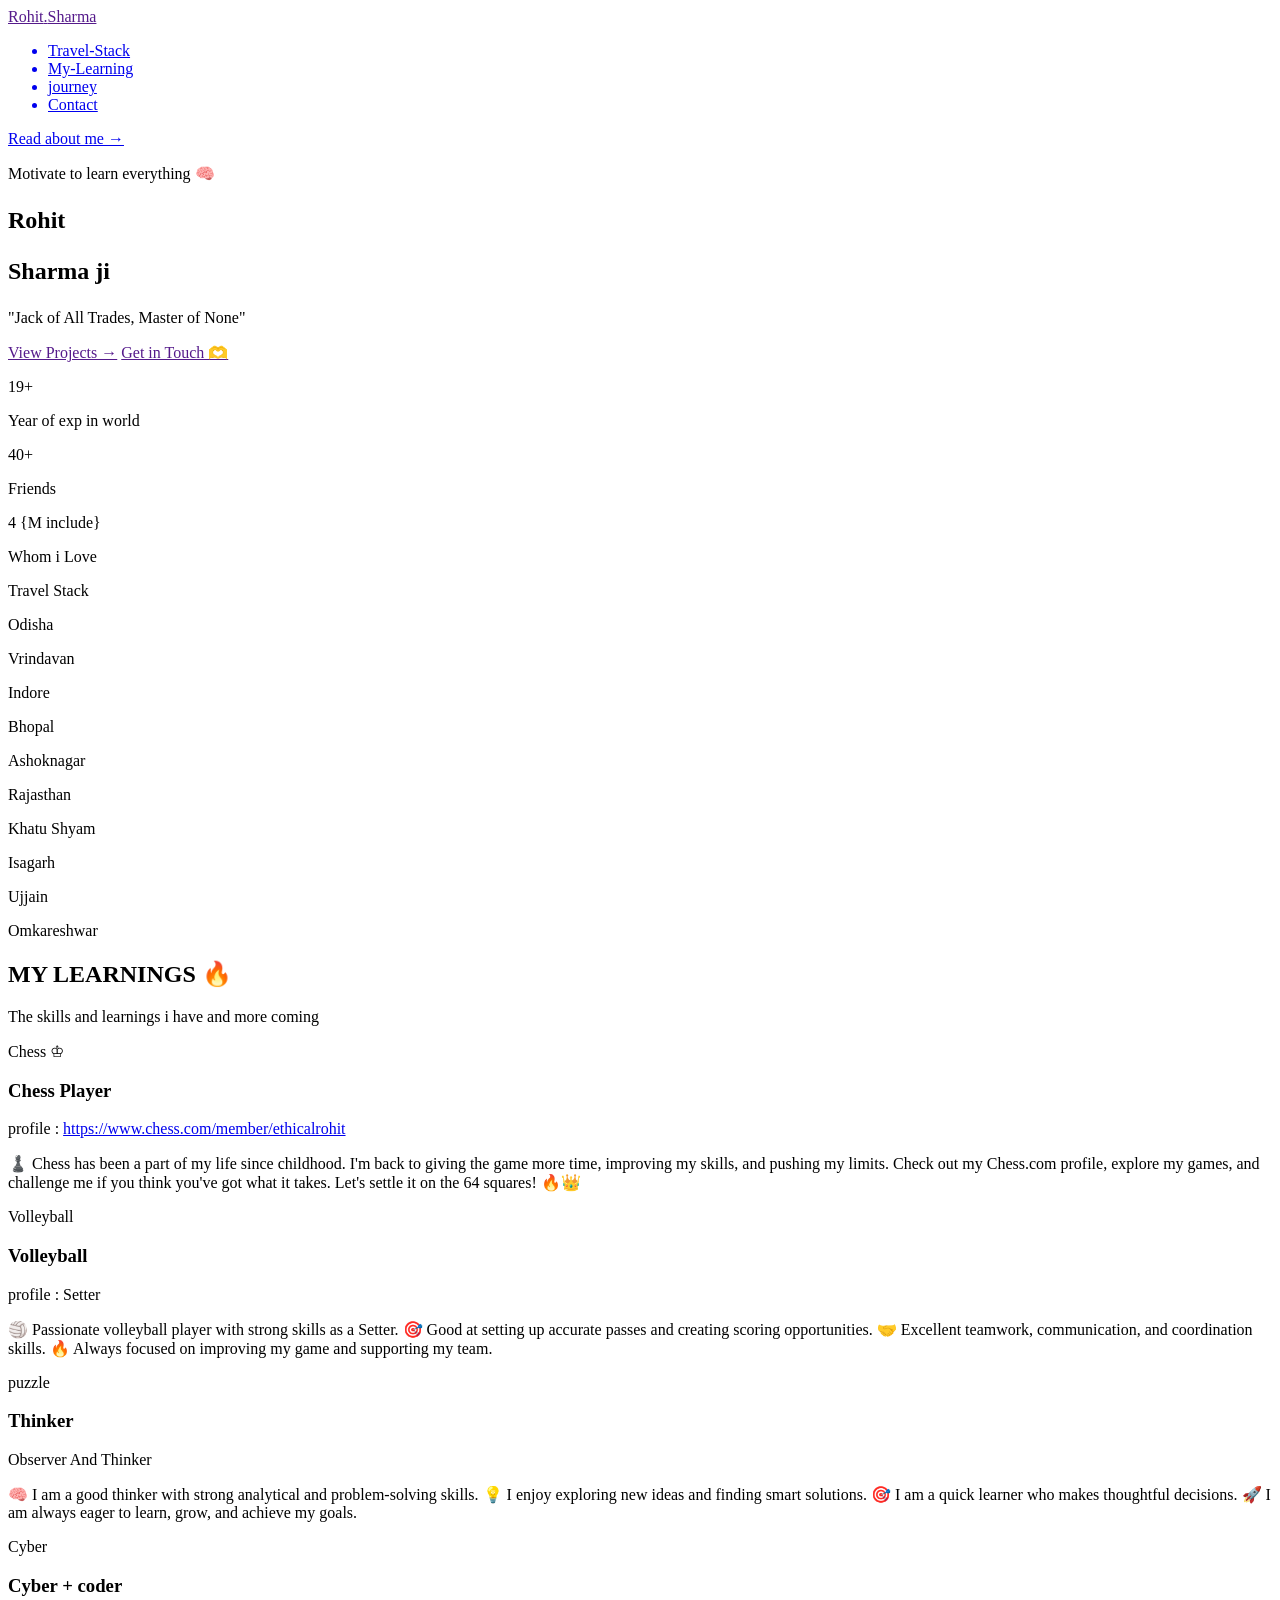
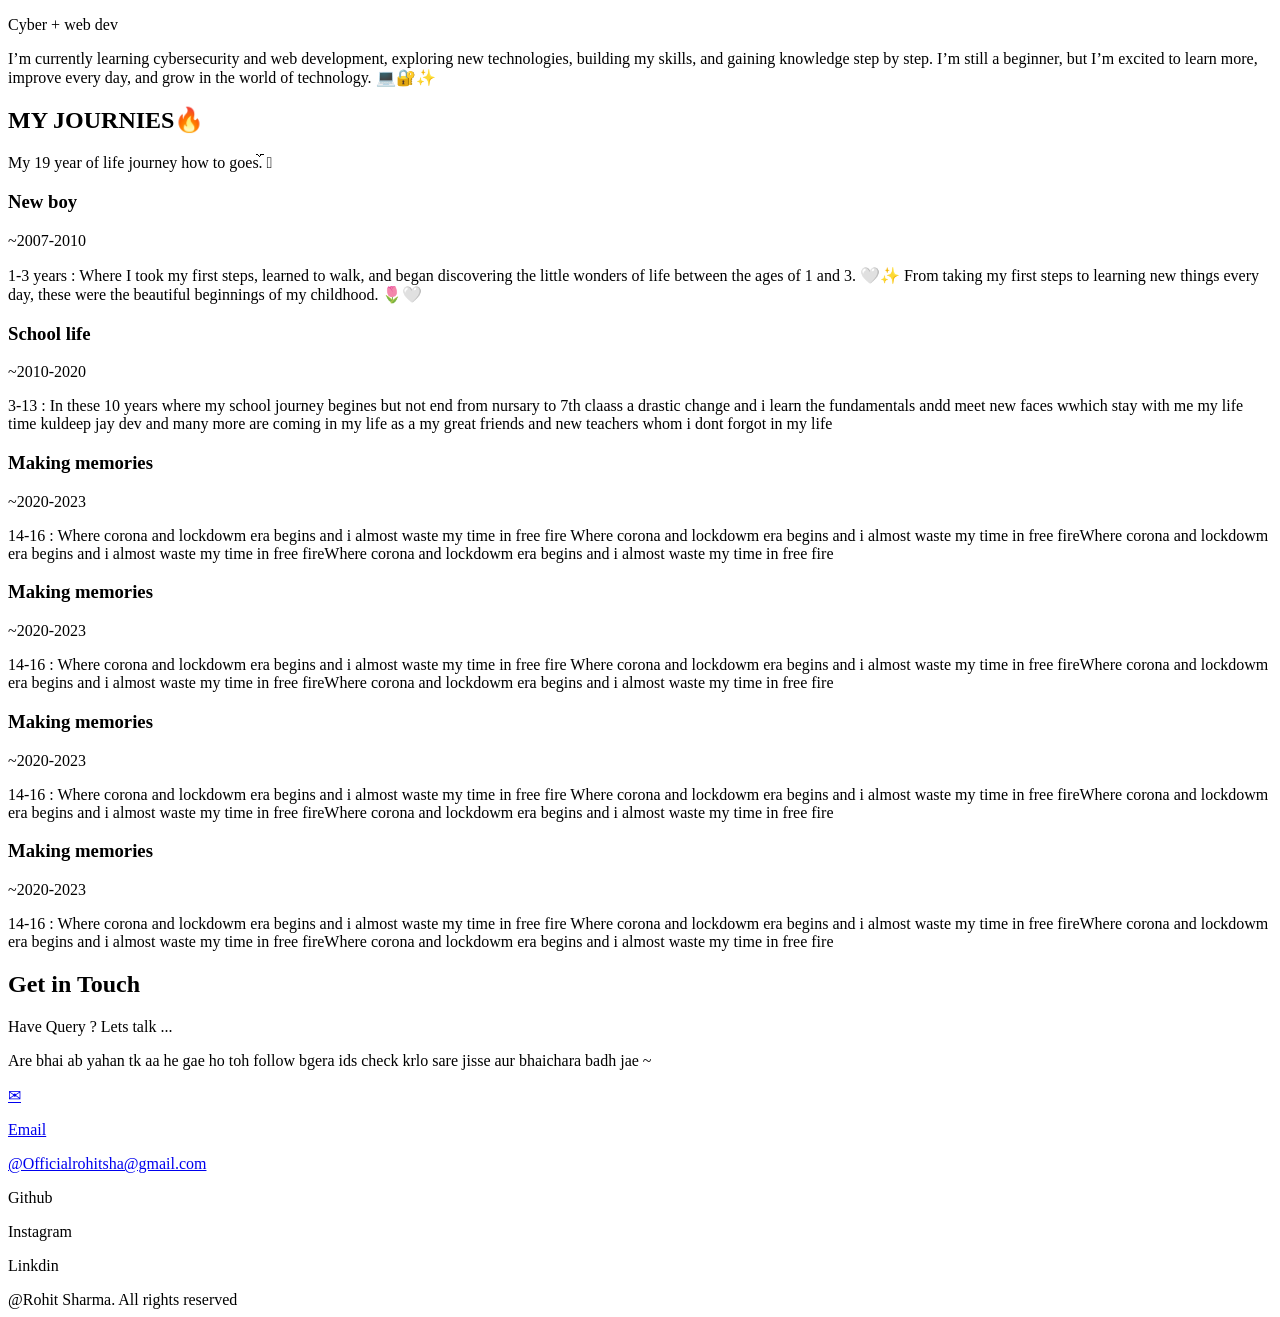
==== index.html @ abef7874 "Rename portfolio.html to index.html" ====
<!DOCTYPE html>
<html lang="en">

<meta charset="UTF-8">
    <meta name="viewport" content="width=device-width, initial-scale=1.0">
    <title>Document</title>
    <link rel="stylesheet" href="output.css">
</head>

<body>

    <header class="border-b border-(--border-subtle) fixed left-0 right-0 backdrop-blur-xs z-10">
        <nav class="flex justify-between max-w-6xl mx-auto px-6 items-center h-15">
            <a href="">Rohit<span class="text-amber-400 text-2xl">.</span>Sharma</a>
            <!-- <img class="h-12 -ml-55 rounded-full w-11 " src="164 kb.jpg" alt=""> -->

            <ul class="flex gap-6 text-sm  text-pink-400 ">
                <a href="#Travel-Stack"><li class="cursor-pointer hover:text-blue-400 transition-all duration-200"> Travel-Stack</li></a>
                <a href="#learning"><li class="cursor-pointer hover:text-blue-400 transition-all duration-200"> My-Learning</li></a>
                <a href="#journey"><li class="cursor-pointer hover:text-blue-400 transition-all duration-200">journey</li></a>
               <a href="#Contact"> <li class="cursor-pointer hover:text-blue-400 transition-all duration-200">Contact</li></a>
            </ul>

            <a href=" "
                class=" hidden md:flex items-center text-(--accent) border border-(--accent-border) px-4 py-1.5 rounded-full hover:bg-(--accent-dim) transition-all duration-200">Read
                about me →</a>
        </nav>



    </header>

    <section class="min-h-screen pt-16 flex justify-center items-center">
        <div class="max-w-6xl mx-auto px-6   w-full">

            <div
                class=" inline-flex flex items-center gap-2 border border-(--border) px-4 py-2 rounded-full text-sm mb-10 mt-10 animate-fade-in-up">
                <span class="inline-block h-5 w-5 bg-green-300 rounded-full animate-pulse  "></span>
                <p>Motivate to learn everything 🧠</p>


            </div>
            <h1 class="font-serif text-6xl md:text-8xl lg:text-[7rem] font-bold mb-10 animate-fade-in-up-1 ">
                <p>Rohit</p>
                <p class=" text-(--text-3)">Sharma ji</p>
            </h1>

            <p class=" text-xl font-medium mb-10 animate-fade-in-up-2">"Jack of All Trades, <span
                    class="text-red-500">Master</span> of None" </p>

            <div class=" flex gap-11 mb-15 animate-fade-in-up-3">
                <a href=""
                    class="bg-fuchsia-400 text-black font-sans rounded-full px-4 py-2 hover:bg-fuchsia-500 transition-all duration-200">View
                    Projects →</a>
                <a href=""
                    class="bg-cyan-500 text-black font-sans rounded-full px-4 py-2 hover:bg-cyan-800 transition-all duration-100">Get
                    in Touch 🫶</a>


            </div>

            <div class="border-t border-(--border)  grid grid-cols-3 pt-10 pb-10 max-w-xl -mb-0 animate-fade-in-up-3 ">
                <div>
                    <p class="text-4xl text-white font-bold mb-1">19+</p>
                    <p>Year of exp in world</p>
                </div>
                <div>
                    <p class="text-4xl text-white font-bold mb-1">40+</p>
                    <p>Friends</p>
                </div>
                <div>
                    <p class="text-3xl text-white font-bold mb-1">4 {M include}</p>
                    <p>Whom i Love</p>
                </div>

            </div>

        </div>

    </section>


    <section class="border-t border-(--border) pt-10 " id="Travel-Stack">
        <div class="max-w-6xl mx-auto py-20 pl-5 uppercase font-semibold tracking-widest ">
            Travel Stack
            <div class="flex text-sm gap-5 items-center pl-6 uppercase mt-8 overflow-x-auto pb-5">
                <p
                    class=" border border-(--border) rounded-full px-5 py-2 bg-(--surface-solid)  hover:text-(--accent) hover:border-(--accent) transition-all duration-200 cursor-default ">
                    Odisha</p>
                <p
                    class=" border border-(--border) rounded-full px-5 py-2 bg-(--surface-solid)  hover:text-(--accent) hover:border-(--accent) transition-all duration-200 cursor-default ">
                    Vrindavan</p>
                <p
                    class=" border border-(--border) rounded-full px-5 py-2 bg-(--surface-solid)  hover:text-(--accent) hover:border-(--accent) transition-all duration-200 cursor-default ">
                    Indore</p>
                <p
                    class=" border border-(--border) rounded-full px-5 py-2 bg-(--surface-solid)  hover:text-(--accent) hover:border-(--accent) transition-all duration-200 cursor-default ">
                    Bhopal</p>
                <p
                    class=" border border-(--border) rounded-full px-5 py-2 bg-(--surface-solid)  hover:text-(--accent) hover:border-(--accent) transition-all duration-200 cursor-default ">
                    Ashoknagar</p>
                <p
                    class=" border border-(--border) rounded-full px-5 py-2 bg-(--surface-solid)  hover:text-(--accent) hover:border-(--accent) transition-all duration-200 cursor-default ">
                    Rajasthan</p>
                <p
                    class=" border border-(--border) rounded-full px-5 py-2 bg-(--surface-solid)  hover:text-(--accent) hover:border-(--accent) transition-all duration-200 cursor-default  text-nowrap">
                    Khatu Shyam</p>
                <p
                    class=" border border-(--border) rounded-full px-5 py-2 bg-(--surface-solid)  hover:text-(--accent) hover:border-(--accent) transition-all duration-200 cursor-default ">
                    Isagarh</p>
                <p
                    class=" border border-(--border) rounded-full px-5 py-2 bg-(--surface-solid)  hover:text-(--accent) hover:border-(--accent) transition-all duration-200 cursor-default ">
                    Ujjain</p>
                <p
                    class=" border border-(--border) rounded-full px-5 py-2 bg-(--surface-solid)  hover:text-(--accent) hover:border-(--accent) transition-all duration-200 cursor-default ">
                    Omkareshwar</p>
            </div>
        </div>


    </section>


    <section class="border-t border-(--border) pt-10" id="learning">

        <div class="max-w-6xl mx-auto py-20 pl-5 uppercase font-semibold tracking-widest">
            <h2 class="text-2xl">
                MY LEARNINGS 🔥
            </h2>

            <DIV class="mt-5 mb-10 text-red-500 font-serif">
                The skills and learnings i have and more coming
            </DIV>

            <div class="flex flex-wrap gap-5">


                <article class="border border-(--border) rounded-2xl overflow-hidden flex-1">
                    <div class="relative aspect-video flex justify-center items-center overflow-hidden">
                        <div class="absolute inset-0 bg-[url('hiec.jpg')] bg-cover bg-center  scale-105"></div>
                        <div class="absolute inset-0 bg-black/40"></div>
                        <p class="relative z-10 font-bold text-3xl text-white">
                            Chess ♔
                        </p>

                    </div>

                    <div>
                        <div class="p-5">
                            <h3 class="mb-0 border inline border-(--border) rounded-full px-2 py-1 ">Chess Player</h3>
                            <p class="mb-5 mt-5">profile : <a href="https://www.chess.com/member/ethicalrohit"> <span
                                        class="text-blue-500 font-light">https://www.chess.com/member/ethicalrohit</span></a>
                            </p>
                        </div>
                        <p class="m-5 font-extralight">♟️ Chess has been a part of my life since childhood. I'm back to
                            giving the game more time,
                            improving my skills, and pushing my limits.
                            Check out my Chess.com profile, explore my games, and challenge me if you think you've got
                            what it takes. Let's settle it on the 64 squares! 🔥👑 </p>
                    </div>
                </article>


                <article class="border border-(--border) rounded-2xl overflow-hidden flex-1">
                    <div class="relative aspect-video flex justify-center items-center overflow-hidden">
                        <div class="absolute inset-0 bg-[url('hie.jpg')] bg-cover bg-center  scale-105"></div>
                        <div class="absolute inset-0 bg-black/40"></div>
                        <p class="relative z-10 font-bold text-3xl text-white">
                            Volleyball
                        </p>

                    </div>

                    <div>
                        <div class="p-5">
                            <h3 class="mb-7 border inline border-(--border) rounded-full px-2 py-1 ">Volleyball</h3>
                            <p class="mb-5 mt-5">profile : Setter
                            </p>
                        </div>
                        <p class="m-5 font-extralight">🏐 Passionate volleyball player with strong skills as a Setter.
                            🎯 Good at setting up accurate passes and creating scoring opportunities. 🤝 Excellent
                            teamwork, communication, and coordination skills. 🔥 Always focused on improving my game and
                            supporting my team. </p>
                    </div>
                </article>


                <article class="border border-(--border) rounded-2xl overflow-hidden flex-1">
                    <div class="relative aspect-video flex justify-center items-center overflow-hidden">
                        <div class="absolute inset-0 bg-[url('puzzle.jpg')] bg-cover bg-center  scale-105"></div>
                        <div class="absolute inset-0 bg-black/40"></div>
                        <p class="relative z-10 font-bold text-2xl text-white">
                            puzzle
                        </p>

                    </div>

                    <div>
                        <div class="p-5">
                            <h3 class="mb-7 border inline border-(--border) rounded-full px-2 py-1 ">Thinker</h3>
                            <p class="mb-5 mt-5">Observer And Thinker
                            </p>
                        </div>
                        <p class="m-5 font-extralight">🧠 I am a good thinker with strong analytical and problem-solving
                            skills. 💡 I enjoy exploring new ideas and finding smart solutions. 🎯 I am a quick learner
                            who makes thoughtful decisions. 🚀 I am always eager to learn, grow, and achieve my goals.
                        </p>
                    </div>
                </article>


                <article class="border border-(--border) rounded-2xl overflow-hidden flex-1">
                    <div class="relative aspect-video flex justify-center items-center overflow-hidden">
                        <div class="absolute inset-0 bg-[url('cyber.jpeg')] bg-cover bg-center blur- scale-105"></div>
                        <div class="absolute inset-0 bg-black/40"></div>
                        <p class="relative z-10 font-bold text-2xl text-white">
                            Cyber
                        </p>

                    </div>

                    <div>
                        <div class="p-5">
                            <h3 class="mb-7 border inline border-(--border) rounded-full px-2 py-1 ">Cyber + coder</h3>
                            <p class="mb-5 mt-5">Cyber + web dev
                            </p>
                        </div>
                        <p class="m-5 font-extralight">I’m currently learning cybersecurity and web development,
                            exploring new technologies, building my skills, and gaining knowledge step by step. I’m
                            still a beginner, but I’m excited to learn more, improve every day, and grow in the world of
                            technology. 💻🔐✨</p>
                    </div>
                </article>

            </div>

        </div>

    </section>



    <section class="border-t border-(--border) pt-10 " id="journey">

        <div class="max-w-6xl mx-auto py-20 pl-5 uppercase font-semibold tracking-widest">
            <h2 class="text-2xl">
                MY JOURNIES🔥
            </h2>

            <div class="mt-4 mb-19 text-red-500 font-serif">
                My 19 year of life journey how to goes. 𓍼ོ
            </div>




            <div class=" border-l border-(--border) h-screen">
                <div class="relative">
                    <div class=" -left-1.5 top-2  absolute border-2 rounded-full h-2.5 w-2.5 border-(--accent)"></div>
                </div>

                <div>
                    <div>
                        <div>
                            <div class="pl-10 mb-5">
                                <h3 class="mb-7 border inline border-(--border) rounded-full px-2 py-1 ">New boy </h3>
                                <span class="ml-129 font-medium">~2007-2010</span>
                                <p class="mb-5 mt-5">1-3 years : <span class=" font-light">Where I took my first steps,
                                        learned to walk, and began discovering the little wonders of life between the
                                        ages of 1 and 3. 🤍✨
                                        From taking my first steps to learning new things every day, these were the
                                        beautiful beginnings of my childhood. 🌷🤍
                                    </span> </p>
                            </div>
                        </div>
                    </div>
                </div>

            </div>

            <div class=" border-l border-(--border) h-screen">
                <div class="relative">
                    <div class=" -left-1.5 top-2  absolute border-2 rounded-full h-2.5 w-2.5 border-(--accent)"></div>
                </div>

                <div>
                    <div>
                        <div>
                            <div class="pl-10 mb-0 -mt-100">
                                <h3 class="-mb-16 border inline border-(--border) rounded-full px-2 py-1 ">School life
                                </h3>
                                <span class="ml-129 font-medium">~2010-2020</span>
                                <p class="mb-5 mt-5">3-13 : In these 10 years where my school journey begines but not
                                    end from nursary to 7th claass a drastic change and i learn the fundamentals andd
                                    meet new faces wwhich stay with me my life time kuldeep jay dev and many more are
                                    coming in my life as a my great friends and new teachers whom i dont forgot in my
                                    life<span class=" font-light">
                                    </span> </p>
                            </div>
                            <p class="m-5 font-extralight"> </p>
                        </div>
                    </div>
                </div>

            </div>


            <div class=" border-l border-(--border) h-screen">
                <div class="relative">
                    <div class=" -left-1.5 top-2  absolute border-2 rounded-full h-2.5 w-2.5 border-(--accent)"></div>
                </div>

                <div>
                    <div>
                        <div>
                            <div class="pl-10 mb-0 -mt-100">
                                <h3 class="-mb-16 border inline border-(--border) rounded-full px-2 py-1 "> Making
                                    memories
                                </h3>
                                <span class="ml-129 font-medium">~2020-2023</span>
                                <p class="mb-5 mt-5">14-16 : Where corona and lockdowm era begins and i almost waste my
                                    time in free fire Where corona and lockdowm era begins and i almost waste my time in
                                    free fireWhere corona and lockdowm era begins and i almost waste my time in free
                                    fireWhere corona and lockdowm era begins and i almost waste my time in free fire
                                    <span class=" font-light">
                                    </span>
                                </p>
                            </div>
                            <p class="m-5 font-extralight"> </p>
                        </div>
                    </div>
                </div>

            </div>

            <div class=" border-l border-(--border) h-screen">
                <div class="relative">
                    <div class=" -left-1.5 top-2  absolute border-2 rounded-full h-2.5 w-2.5 border-(--accent)"></div>
                </div>

                <div>
                    <div>
                        <div>
                            <div class="pl-10 mb-0 -mt-100">
                                <h3 class="-mb-16 border inline border-(--border) rounded-full px-2 py-1 "> Making
                                    memories
                                </h3>
                                <span class="ml-129 font-medium">~2020-2023</span>
                                <p class="mb-5 mt-5">14-16 : Where corona and lockdowm era begins and i almost waste my
                                    time in free fire Where corona and lockdowm era begins and i almost waste my time in
                                    free fireWhere corona and lockdowm era begins and i almost waste my time in free
                                    fireWhere corona and lockdowm era begins and i almost waste my time in free fire
                                    <span class=" font-light">
                                    </span>
                                </p>
                            </div>
                            <p class="m-5 font-extralight"> </p>
                        </div>
                    </div>
                </div>

            </div>



            <div class=" border-l border-(--border) h-screen">
                <div class="relative">
                    <div class=" -left-1.5 top-2  absolute border-2 rounded-full h-2.5 w-2.5 border-(--accent)"></div>
                </div>

                <div>
                    <div>
                        <div>
                            <div class="pl-10 mb-0 -mt-100">
                                <h3 class="-mb-16 border inline border-(--border) rounded-full px-2 py-1 "> Making
                                    memories
                                </h3>
                                <span class="ml-129 font-medium">~2020-2023</span>
                                <p class="mb-5 mt-5">14-16 : Where corona and lockdowm era begins and i almost waste my
                                    time in free fire Where corona and lockdowm era begins and i almost waste my time in
                                    free fireWhere corona and lockdowm era begins and i almost waste my time in free
                                    fireWhere corona and lockdowm era begins and i almost waste my time in free fire
                                    <span class=" font-light">
                                    </span>
                                </p>
                            </div>
                            <p class="m-5 font-extralight"> </p>
                        </div>
                    </div>
                </div>

            </div>



            <div class=" border- border-(--border) h-screen">
                <div class="relative">
                    <div class=" -left-1.5 top-2  absolute border-2 rounded-full h-2.5 w-2.5 border-(--accent)"></div>
                </div>

                <div>
                    <div>
                        <div>
                            <div class="pl-10 mb-0 -mt-100">
                                <h3 class="-mb-16 border inline border-(--border) rounded-full px-2 py-1 "> Making
                                    memories
                                </h3>
                                <span class="ml-129 font-medium">~2020-2023</span>
                                <p class="mb-5 mt-5">14-16 : Where corona and lockdowm era begins and i almost waste my
                                    time in free fire Where corona and lockdowm era begins and i almost waste my time in
                                    free fireWhere corona and lockdowm era begins and i almost waste my time in free
                                    fireWhere corona and lockdowm era begins and i almost waste my time in free fire
                                    <span class=" font-light">
                                    </span>
                                </p>
                            </div>
                            <p class="m-5 font-extralight"> </p>
                        </div>
                    </div>
                </div>

            </div>
            </article>

        </div>

        </div>

    </section>


    <section class="border-t border-(--border) pt-0" id="Contact">

        <div class="max-w-6xl mx-auto py-20 pl-5  font-extralight tracking-widest">
            <h2 class="text-(--text-4) text-2xl">
                Get in Touch
            </h2>
            <div class="mt-4 mb-19 text-2xl font-serif text-yellow-500 ">
                Have Query ?
                Lets talk ...
                <p class="text-(--text-2) font-light mt-6">Are bhai ab yahan tk aa he gae ho toh follow bgera ids check
                    krlo sare jisse aur bhaichara badh jae ~ </p>
            </div>

            <div class="max-w-sm">
                <a href="mailto:officialrohitsha@gmaail.com" class="flex border border-(--border) rounded-xl bg-(--surface-solid) p-4">
                    ✉
                    <div class="flex-1">
                        <p class="p-1 font-bold text-1xl text-pink-600 "> Email</p>
                        <p>@Officialrohitsha@gmail.com</p>
                    </div>
                </a>
                <div class="flex gap-2">
                    <p class="mt-3 border border-(--border) px-2 py-1  font-light rounded-xl  pr-10 pl-10 text-(--text-1) bg-(--surface-solid)">
                        Github</p>
                    <p class="mt-3 border border-(--border) px-2 py-1 rounded-xl pr-10 pl-10 text-(--text-1) bg-(--surface-solid)">Instagram</p>
                    <p class="mt-3 border border-(--border) px-2 py-1 rounded-xl pr-10 pl-10 text-(--text-1) bg-(--surface-solid)">Linkdin</p>
                </div>
            </div>
        </div>
    </section>


    <footer>
        <section class="border-t border-(--border) pt-0">

           <div class="m-10 text-(--text-2) pt-10 flex justify-center">
             @Rohit Sharma. All rights reserved
           </div>
        </section>
    </footer>

</body>

</html>
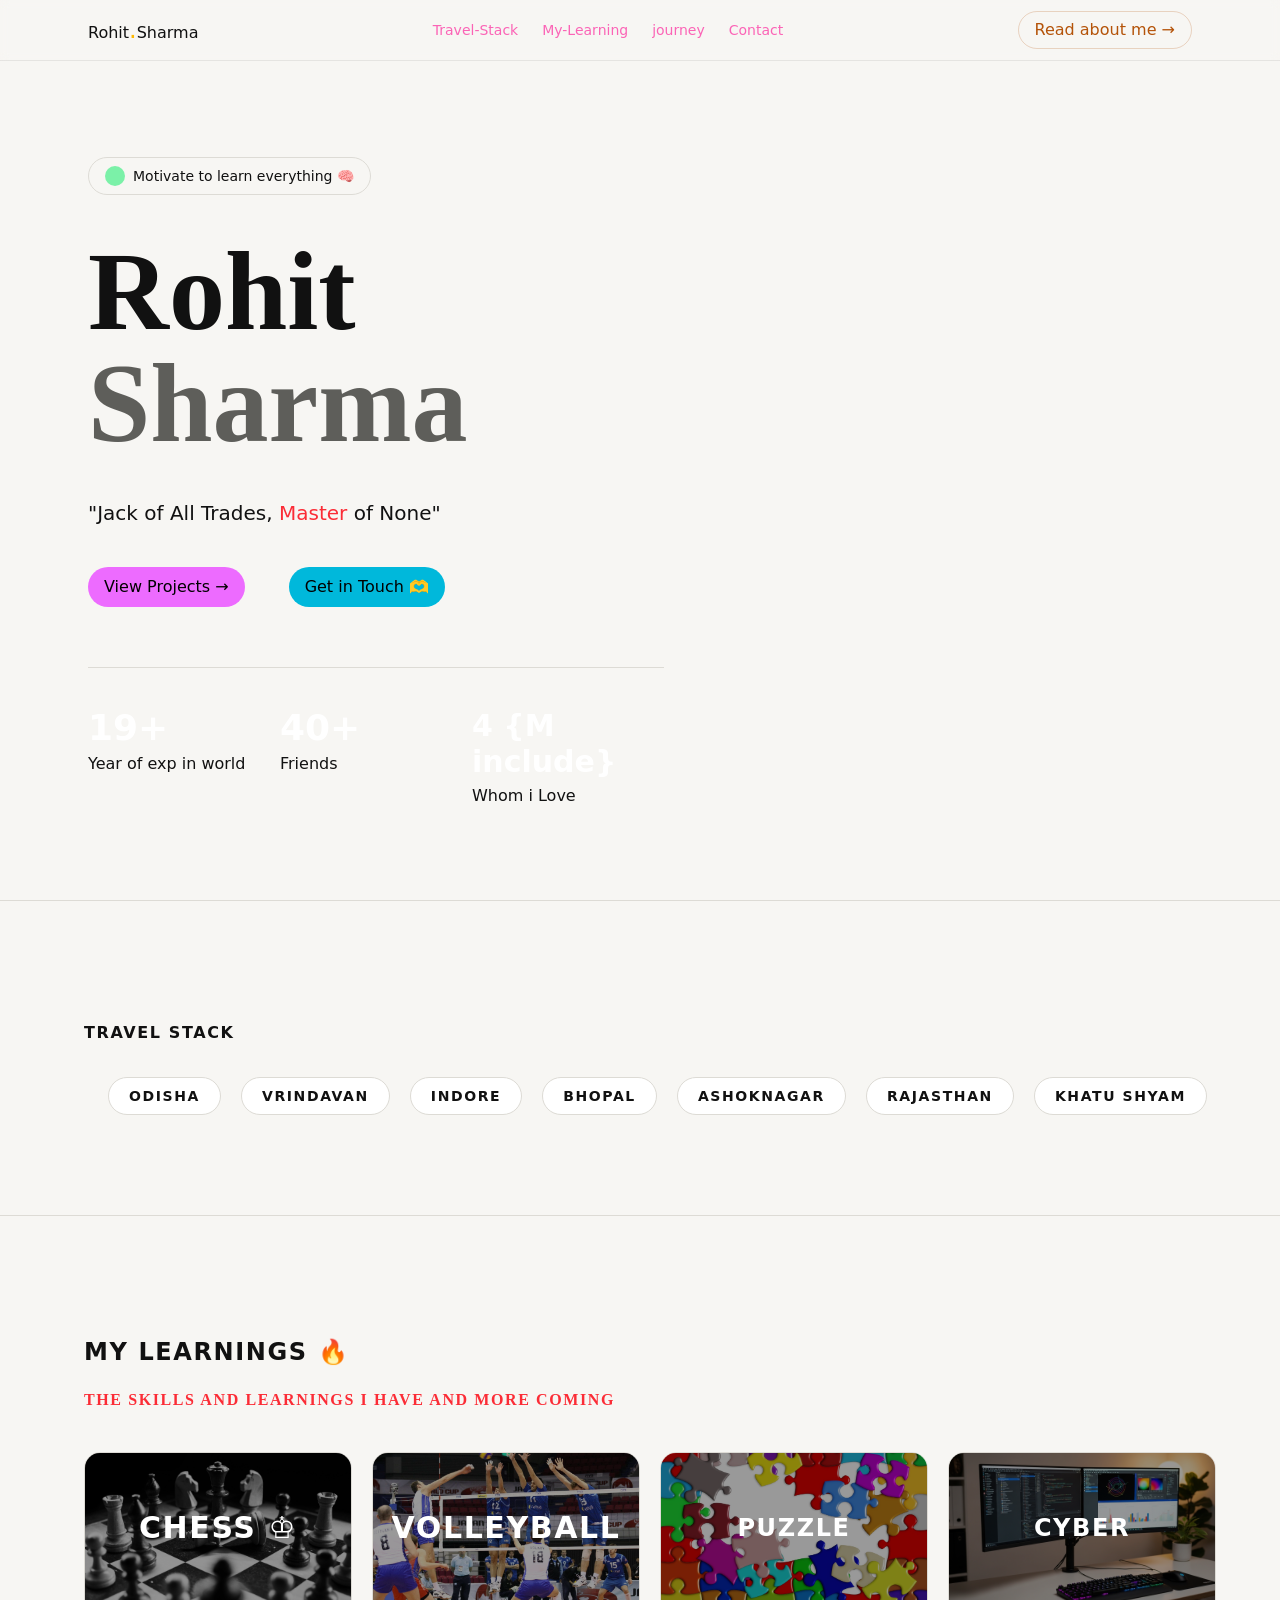
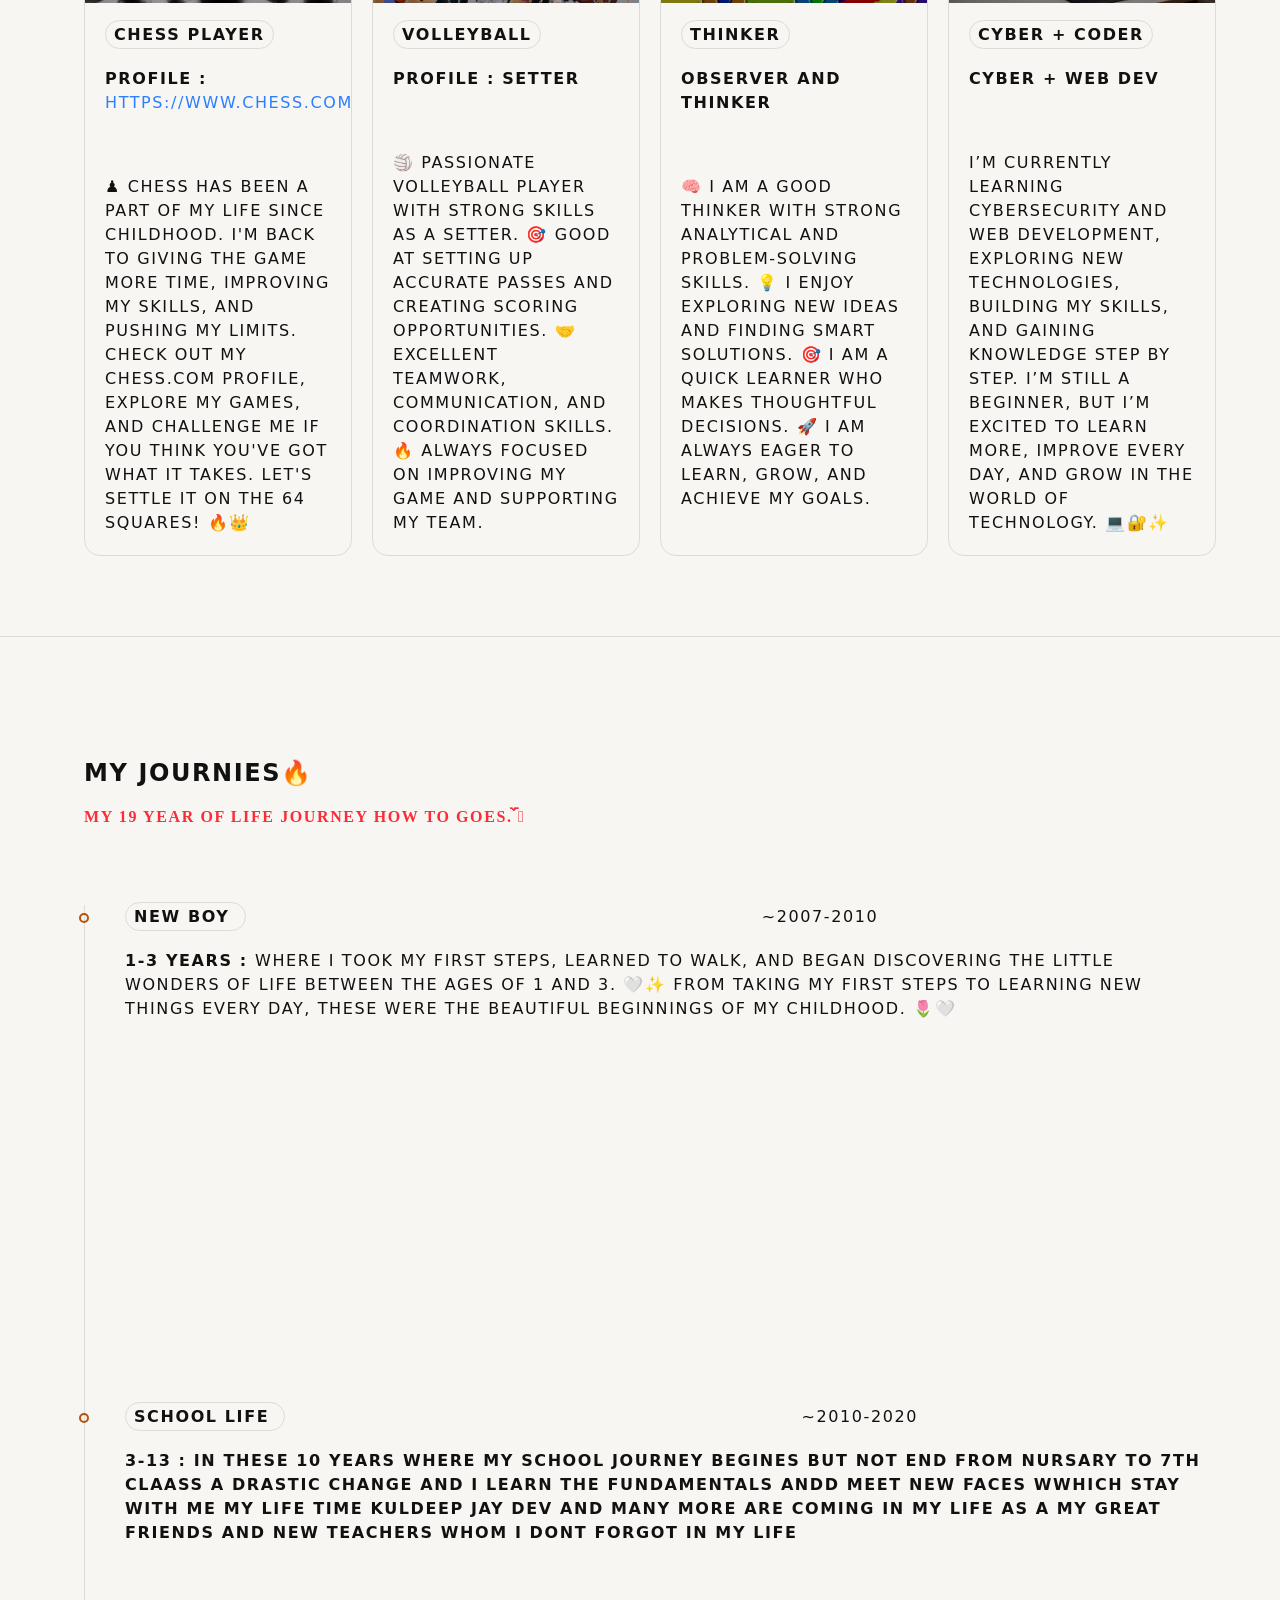
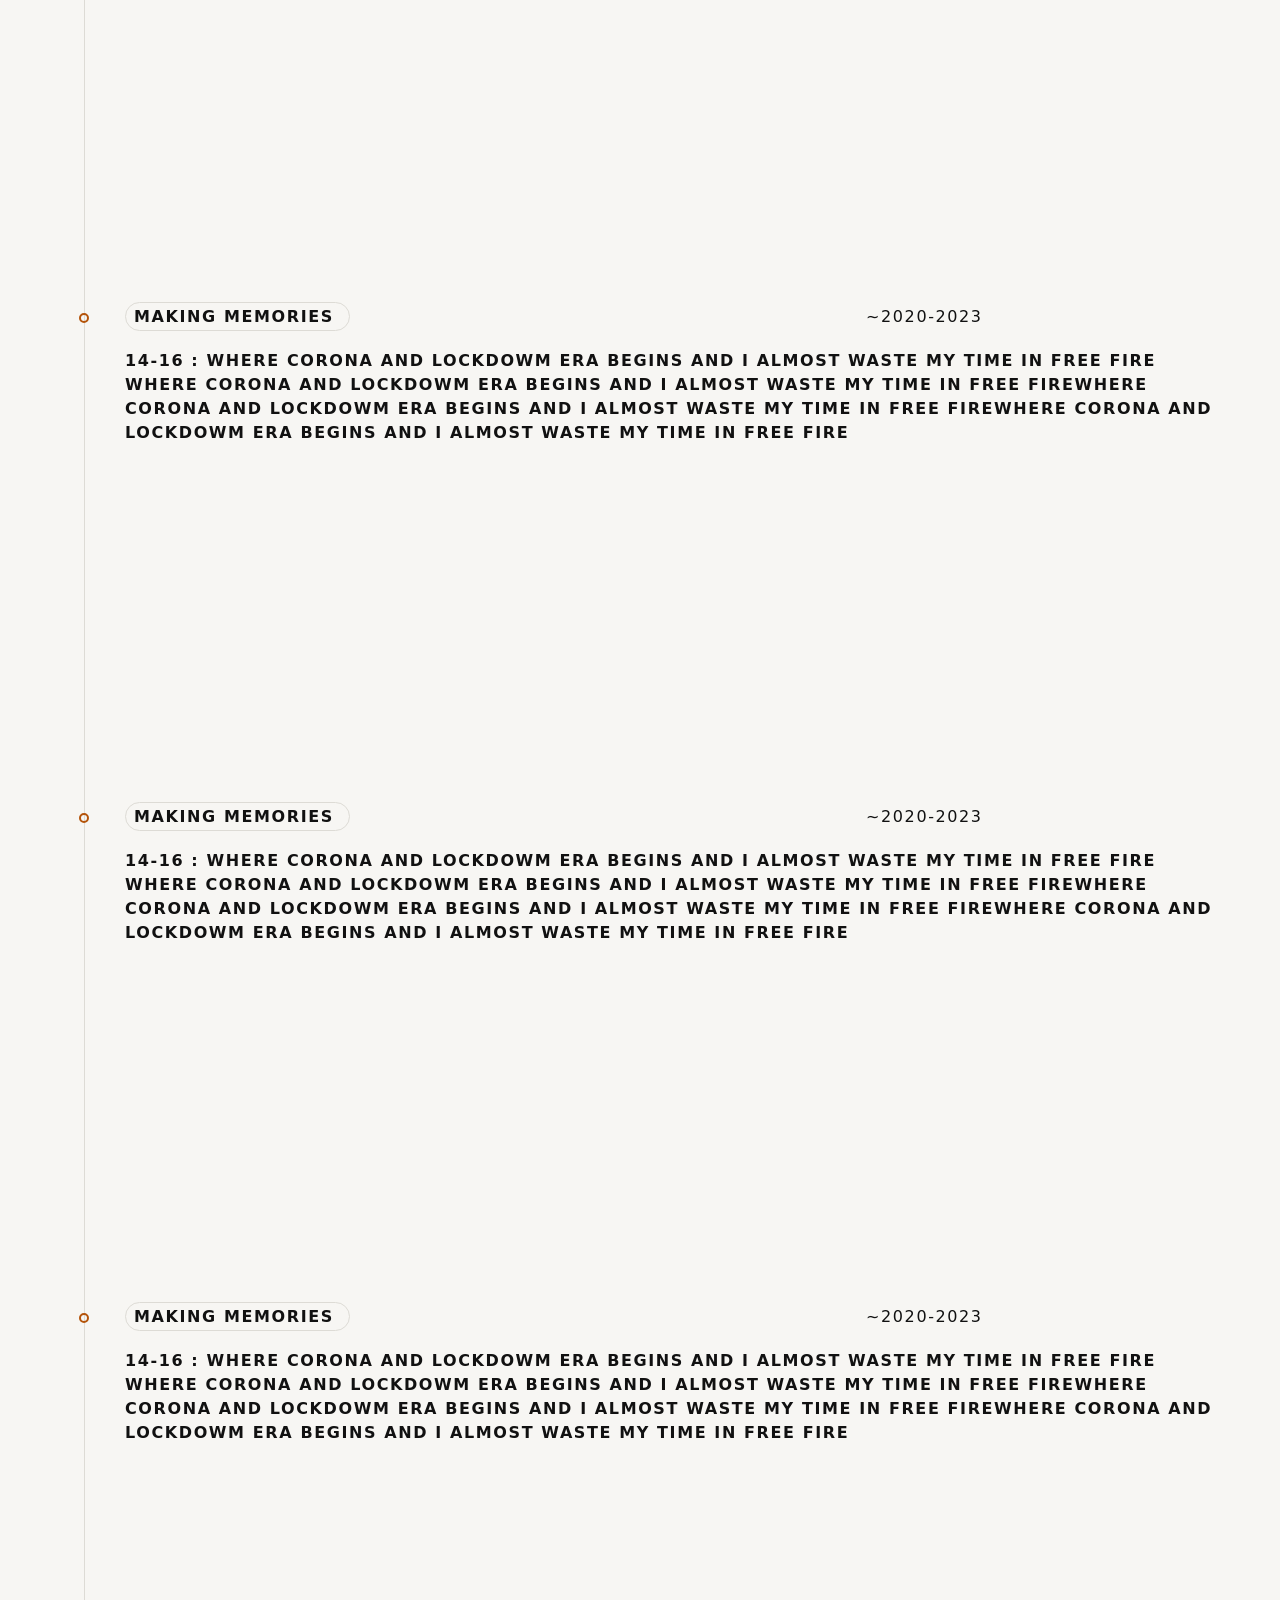
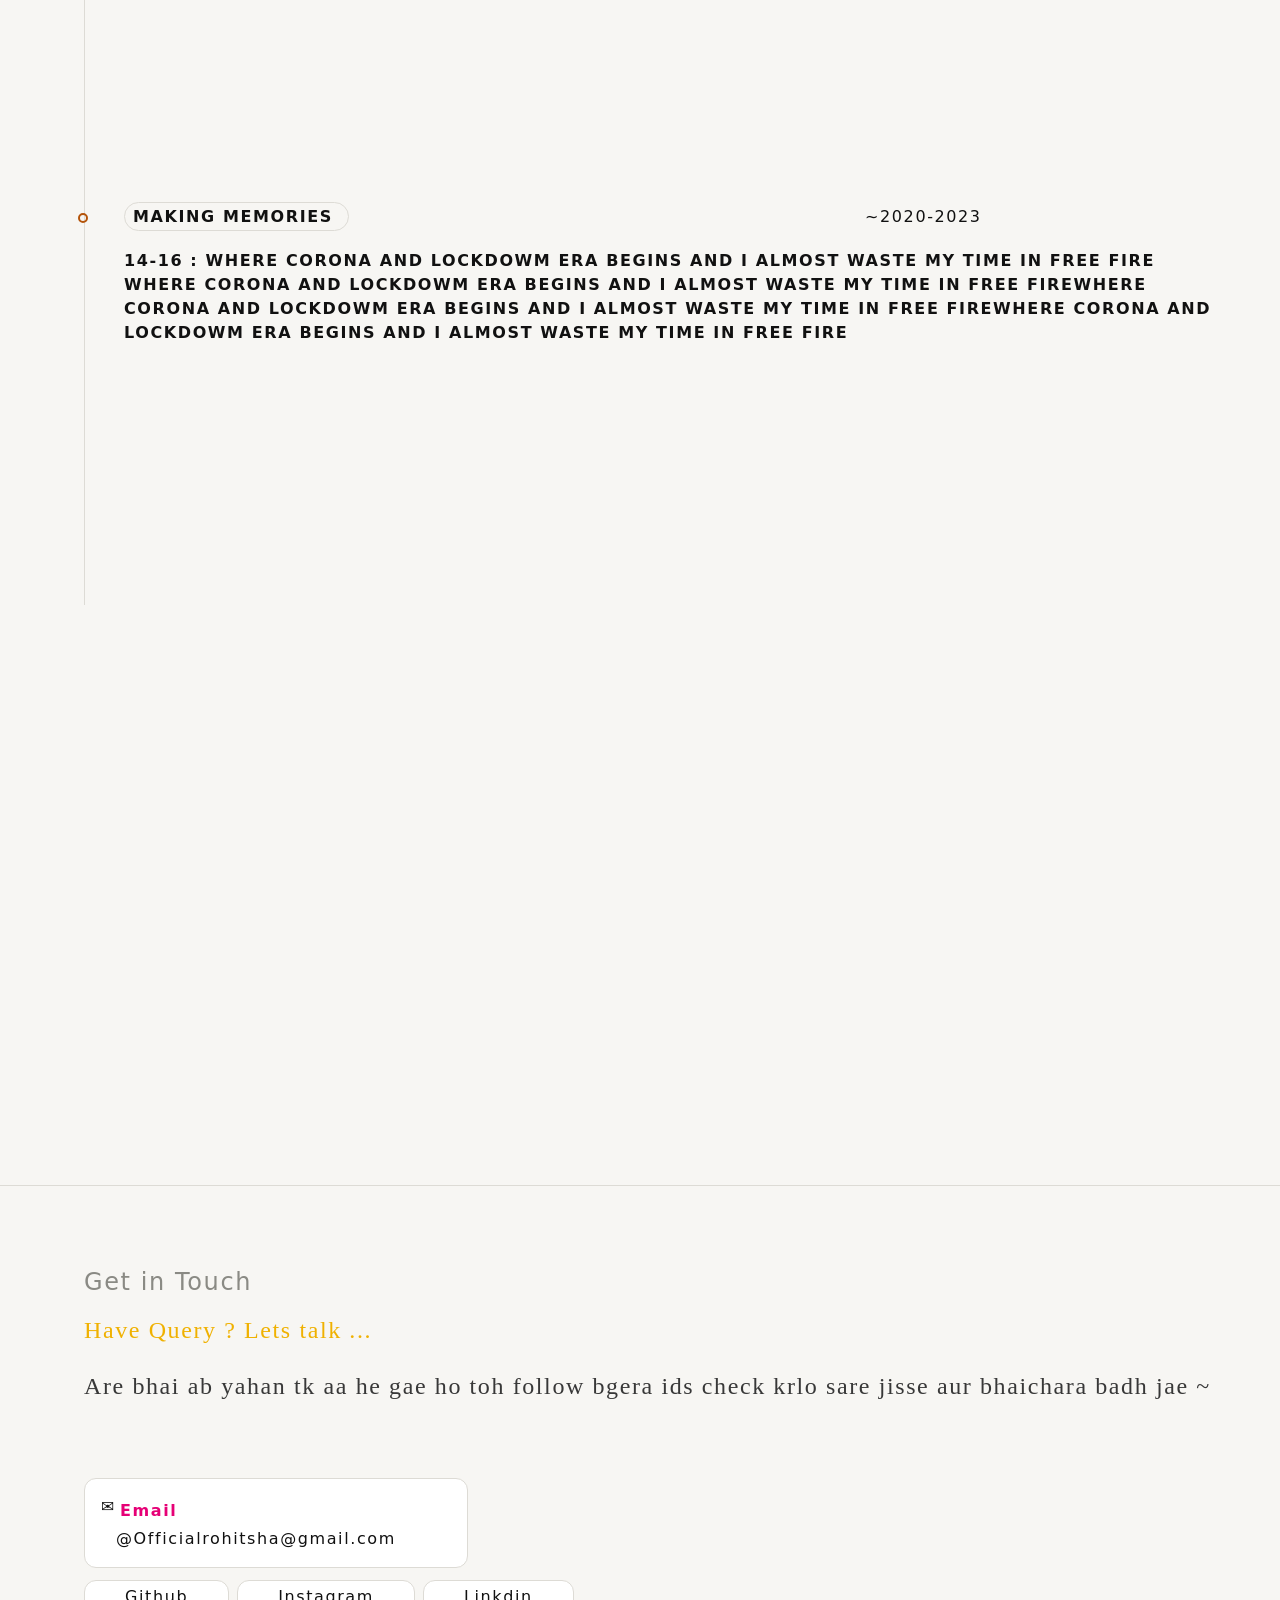
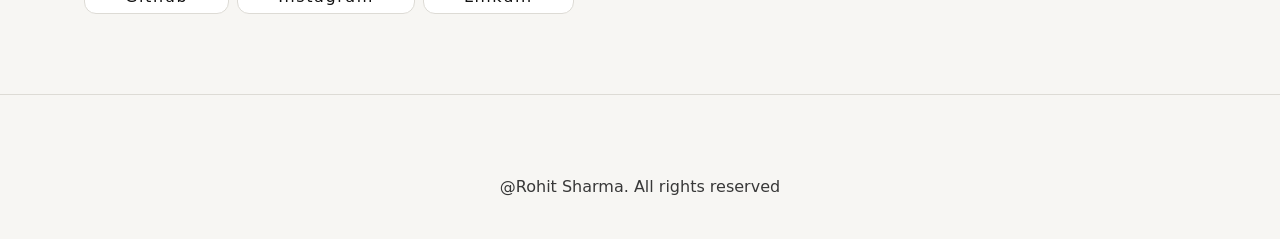
==== commit 5b7e9277: "ji remove" ====
--- a/index.html
+++ b/index.html
@@ -42,7 +42,7 @@
             </div>
             <h1 class="font-serif text-6xl md:text-8xl lg:text-[7rem] font-bold mb-10 animate-fade-in-up-1 ">
                 <p>Rohit</p>
-                <p class=" text-(--text-3)">Sharma ji</p>
+                <p class=" text-(--text-3)">Sharma </p>
             </h1>
 
             <p class=" text-xl font-medium mb-10 animate-fade-in-up-2">"Jack of All Trades, <span
@@ -472,4 +472,4 @@
 
 </body>
 
-</html>
+</html>
--- a/output.css
+++ b/output.css
@@ -0,0 +1,1746 @@
+/*! tailwindcss v4.3.3 | MIT License | https://tailwindcss.com */
+@layer properties;
+@layer theme, base, components, utilities;
+@layer theme {
+  :root, :host {
+    --font-sans: 'Inter', ui-sans-serif, system-ui, sans-serif;
+    --font-serif: 'Playfair Display', ui-serif, Georgia, serif;
+    --font-mono: 'JetBrains Mono', ui-monospace, 'Courier New', monospace;
+    --color-red-100: oklch(93.6% 0.032 17.717);
+    --color-red-200: oklch(88.5% 0.062 18.334);
+    --color-red-300: oklch(80.8% 0.114 19.571);
+    --color-red-500: oklch(63.7% 0.237 25.331);
+    --color-amber-50: oklch(98.7% 0.022 95.277);
+    --color-amber-200: oklch(92.4% 0.12 95.746);
+    --color-amber-300: oklch(87.9% 0.169 91.605);
+    --color-amber-400: oklch(82.8% 0.189 84.429);
+    --color-yellow-200: oklch(94.5% 0.129 101.54);
+    --color-yellow-400: oklch(85.2% 0.199 91.936);
+    --color-yellow-500: oklch(79.5% 0.184 86.047);
+    --color-green-300: oklch(87.1% 0.15 154.449);
+    --color-emerald-100: oklch(95% 0.052 163.051);
+    --color-teal-500: oklch(70.4% 0.14 182.503);
+    --color-cyan-100: oklch(95.6% 0.045 203.388);
+    --color-cyan-200: oklch(91.7% 0.08 205.041);
+    --color-cyan-300: oklch(86.5% 0.127 207.078);
+    --color-cyan-500: oklch(71.5% 0.143 215.221);
+    --color-cyan-700: oklch(52% 0.105 223.128);
+    --color-cyan-800: oklch(45% 0.085 224.283);
+    --color-cyan-900: oklch(39.8% 0.07 227.392);
+    --color-blue-400: oklch(70.7% 0.165 254.624);
+    --color-blue-500: oklch(62.3% 0.214 259.815);
+    --color-fuchsia-400: oklch(74% 0.238 322.16);
+    --color-fuchsia-500: oklch(66.7% 0.295 322.15);
+    --color-pink-300: oklch(82.3% 0.12 346.018);
+    --color-pink-400: oklch(71.8% 0.202 349.761);
+    --color-pink-500: oklch(65.6% 0.241 354.308);
+    --color-pink-600: oklch(59.2% 0.249 0.584);
+    --color-gray-100: oklch(96.7% 0.003 264.542);
+    --color-gray-700: oklch(37.3% 0.034 259.733);
+    --color-gray-900: oklch(21% 0.034 264.665);
+    --color-black: #000;
+    --color-white: #fff;
+    --spacing: 0.25rem;
+    --container-sm: 24rem;
+    --container-xl: 36rem;
+    --container-6xl: 72rem;
+    --text-xs: 0.75rem;
+    --text-xs--line-height: calc(1 / 0.75);
+    --text-sm: 0.875rem;
+    --text-sm--line-height: calc(1.25 / 0.875);
+    --text-xl: 1.25rem;
+    --text-xl--line-height: calc(1.75 / 1.25);
+    --text-2xl: 1.5rem;
+    --text-2xl--line-height: calc(2 / 1.5);
+    --text-3xl: 1.875rem;
+    --text-3xl--line-height: calc(2.25 / 1.875);
+    --text-4xl: 2.25rem;
+    --text-4xl--line-height: calc(2.5 / 2.25);
+    --text-5xl: 3rem;
+    --text-5xl--line-height: 1;
+    --text-6xl: 3.75rem;
+    --text-6xl--line-height: 1;
+    --text-8xl: 6rem;
+    --text-8xl--line-height: 1;
+    --font-weight-extralight: 200;
+    --font-weight-light: 300;
+    --font-weight-normal: 400;
+    --font-weight-medium: 500;
+    --font-weight-semibold: 600;
+    --font-weight-bold: 700;
+    --font-weight-extrabold: 800;
+    --tracking-normal: 0em;
+    --tracking-widest: 0.1em;
+    --radius-xl: 0.75rem;
+    --radius-2xl: 1rem;
+    --ease-out: cubic-bezier(0, 0, 0.2, 1);
+    --animate-pulse: pulse 2s cubic-bezier(0.4, 0, 0.6, 1) infinite;
+    --blur-xs: 4px;
+    --blur-sm: 8px;
+    --blur-md: 12px;
+    --blur-lg: 16px;
+    --aspect-video: 16 / 9;
+    --default-transition-duration: 150ms;
+    --default-transition-timing-function: cubic-bezier(0.4, 0, 0.2, 1);
+    --default-font-family: var(--font-sans);
+    --default-mono-font-family: var(--font-mono);
+  }
+}
+@layer base {
+  *, ::after, ::before, ::backdrop, ::file-selector-button {
+    box-sizing: border-box;
+    margin: 0;
+    padding: 0;
+    border: 0 solid;
+  }
+  html, :host {
+    line-height: 1.5;
+    -webkit-text-size-adjust: 100%;
+    tab-size: 4;
+    font-family: var(--default-font-family, -apple-system, BlinkMacSystemFont, "Segoe UI", Roboto, "Helvetica Neue", "Noto Sans", Arial, sans-serif, "Apple Color Emoji", "Segoe UI Emoji", "Segoe UI Symbol", "Noto Color Emoji");
+    font-feature-settings: var(--default-font-feature-settings, normal);
+    font-variation-settings: var(--default-font-variation-settings, normal);
+    -webkit-tap-highlight-color: transparent;
+  }
+  hr {
+    height: 0;
+    color: inherit;
+    border-top-width: 1px;
+  }
+  abbr:where([title]) {
+    -webkit-text-decoration: underline dotted;
+    text-decoration: underline dotted;
+  }
+  h1, h2, h3, h4, h5, h6 {
+    font-size: inherit;
+    font-weight: inherit;
+  }
+  a {
+    color: inherit;
+    -webkit-text-decoration: inherit;
+    text-decoration: inherit;
+  }
+  b, strong {
+    font-weight: bolder;
+  }
+  code, kbd, samp, pre {
+    font-family: var(--default-mono-font-family, ui-monospace, SFMono-Regular, Menlo, Monaco, Consolas, "Liberation Mono", "Courier New", monospace);
+    font-feature-settings: var(--default-mono-font-feature-settings, normal);
+    font-variation-settings: var(--default-mono-font-variation-settings, normal);
+    font-size: 1em;
+  }
+  small {
+    font-size: 80%;
+  }
+  sub, sup {
+    font-size: 75%;
+    line-height: 0;
+    position: relative;
+    vertical-align: baseline;
+  }
+  sub {
+    bottom: -0.25em;
+  }
+  sup {
+    top: -0.5em;
+  }
+  table {
+    text-indent: 0;
+    border-color: inherit;
+    border-collapse: collapse;
+  }
+  :-moz-focusring:where(:not(iframe)) {
+    outline: auto;
+  }
+  progress {
+    vertical-align: baseline;
+  }
+  summary {
+    display: list-item;
+  }
+  ol, ul, menu {
+    list-style: none;
+  }
+  img, svg, video, canvas, audio, iframe, embed, object {
+    display: block;
+    vertical-align: middle;
+  }
+  img, video {
+    max-width: 100%;
+    height: auto;
+  }
+  button, input, select, optgroup, textarea, ::file-selector-button {
+    font: inherit;
+    font-feature-settings: inherit;
+    font-variation-settings: inherit;
+    letter-spacing: inherit;
+    color: inherit;
+    border-radius: 0;
+    background-color: transparent;
+    opacity: 1;
+  }
+  :where(select:is([multiple], [size])) optgroup {
+    font-weight: bolder;
+  }
+  :where(select:is([multiple], [size])) optgroup option {
+    padding-inline-start: 20px;
+  }
+  ::file-selector-button {
+    margin-inline-end: 4px;
+  }
+  ::placeholder {
+    opacity: 1;
+  }
+  @supports (not (-webkit-appearance: -apple-pay-button))  or (contain-intrinsic-size: 1px) {
+    ::placeholder {
+      color: currentcolor;
+      @supports (color: color-mix(in lab, red, red)) {
+        color: color-mix(in oklab, currentcolor 50%, transparent);
+      }
+    }
+  }
+  textarea {
+    resize: vertical;
+  }
+  ::-webkit-search-decoration {
+    -webkit-appearance: none;
+  }
+  ::-webkit-date-and-time-value {
+    min-height: 1lh;
+    text-align: inherit;
+  }
+  ::-webkit-datetime-edit {
+    display: inline-flex;
+  }
+  ::-webkit-datetime-edit-fields-wrapper {
+    padding: 0;
+  }
+  ::-webkit-datetime-edit, ::-webkit-datetime-edit-year-field, ::-webkit-datetime-edit-month-field, ::-webkit-datetime-edit-day-field, ::-webkit-datetime-edit-hour-field, ::-webkit-datetime-edit-minute-field, ::-webkit-datetime-edit-second-field, ::-webkit-datetime-edit-millisecond-field, ::-webkit-datetime-edit-meridiem-field {
+    padding-block: 0;
+  }
+  ::-webkit-calendar-picker-indicator {
+    line-height: 1;
+  }
+  :-moz-ui-invalid {
+    box-shadow: none;
+  }
+  button, input:where([type="button"], [type="reset"], [type="submit"]), ::file-selector-button {
+    appearance: button;
+  }
+  ::-webkit-inner-spin-button, ::-webkit-outer-spin-button {
+    height: auto;
+  }
+  [hidden]:where(:not([hidden="until-found"])) {
+    display: none !important;
+  }
+}
+@layer utilities {
+  .absolute {
+    position: absolute;
+  }
+  .fixed {
+    position: fixed;
+  }
+  .relative {
+    position: relative;
+  }
+  .inset-0 {
+    inset: 0px;
+  }
+  .end-auto {
+    inset-inline-end: auto;
+  }
+  .top-2 {
+    top: calc(var(--spacing) * 2);
+  }
+  .right-0 {
+    right: 0px;
+  }
+  .-left-0 {
+    left: 0px;
+  }
+  .-left-0\.5 {
+    left: calc(var(--spacing) * -0.5);
+  }
+  .-left-1 {
+    left: calc(var(--spacing) * -1);
+  }
+  .-left-1\.5 {
+    left: calc(var(--spacing) * -1.5);
+  }
+  .-left-2 {
+    left: calc(var(--spacing) * -2);
+  }
+  .left-0 {
+    left: 0px;
+  }
+  .left-1 {
+    left: var(--spacing);
+  }
+  .left-4 {
+    left: calc(var(--spacing) * 4);
+  }
+  .-z-40 {
+    z-index: calc(40 * -1);
+  }
+  .z-0 {
+    z-index: 0;
+  }
+  .z-10 {
+    z-index: 10;
+  }
+  .z-30 {
+    z-index: 30;
+  }
+  .z-100 {
+    z-index: 100;
+  }
+  .-m-3 {
+    margin: calc(var(--spacing) * -3);
+  }
+  .m-0 {
+    margin: 0px;
+  }
+  .m-0\.5 {
+    margin: calc(var(--spacing) * 0.5);
+  }
+  .m-5 {
+    margin: calc(var(--spacing) * 5);
+  }
+  .m-10 {
+    margin: calc(var(--spacing) * 10);
+  }
+  .mx-auto {
+    margin-inline: auto;
+  }
+  .-mt-2 {
+    margin-top: calc(var(--spacing) * -2);
+  }
+  .-mt-4 {
+    margin-top: calc(var(--spacing) * -4);
+  }
+  .-mt-6 {
+    margin-top: calc(var(--spacing) * -6);
+  }
+  .-mt-8 {
+    margin-top: calc(var(--spacing) * -8);
+  }
+  .-mt-10 {
+    margin-top: calc(var(--spacing) * -10);
+  }
+  .-mt-19 {
+    margin-top: calc(var(--spacing) * -19);
+  }
+  .-mt-20 {
+    margin-top: calc(var(--spacing) * -20);
+  }
+  .-mt-100 {
+    margin-top: calc(var(--spacing) * -100);
+  }
+  .-mt-190 {
+    margin-top: calc(var(--spacing) * -190);
+  }
+  .-mt-200 {
+    margin-top: calc(var(--spacing) * -200);
+  }
+  .mt-2 {
+    margin-top: calc(var(--spacing) * 2);
+  }
+  .mt-3 {
+    margin-top: calc(var(--spacing) * 3);
+  }
+  .mt-4 {
+    margin-top: calc(var(--spacing) * 4);
+  }
+  .mt-5 {
+    margin-top: calc(var(--spacing) * 5);
+  }
+  .mt-6 {
+    margin-top: calc(var(--spacing) * 6);
+  }
+  .mt-8 {
+    margin-top: calc(var(--spacing) * 8);
+  }
+  .mt-9 {
+    margin-top: calc(var(--spacing) * 9);
+  }
+  .mt-10 {
+    margin-top: calc(var(--spacing) * 10);
+  }
+  .mt-50 {
+    margin-top: calc(var(--spacing) * 50);
+  }
+  .-mb-0 {
+    margin-bottom: 0px;
+  }
+  .-mb-8 {
+    margin-bottom: calc(var(--spacing) * -8);
+  }
+  .-mb-10 {
+    margin-bottom: calc(var(--spacing) * -10);
+  }
+  .-mb-15 {
+    margin-bottom: calc(var(--spacing) * -15);
+  }
+  .-mb-16 {
+    margin-bottom: calc(var(--spacing) * -16);
+  }
+  .-mb-20 {
+    margin-bottom: calc(var(--spacing) * -20);
+  }
+  .-mb-80 {
+    margin-bottom: calc(var(--spacing) * -80);
+  }
+  .-mb-160 {
+    margin-bottom: calc(var(--spacing) * -160);
+  }
+  .mb-0 {
+    margin-bottom: 0px;
+  }
+  .mb-1 {
+    margin-bottom: var(--spacing);
+  }
+  .mb-4 {
+    margin-bottom: calc(var(--spacing) * 4);
+  }
+  .mb-5 {
+    margin-bottom: calc(var(--spacing) * 5);
+  }
+  .mb-7 {
+    margin-bottom: calc(var(--spacing) * 7);
+  }
+  .mb-10 {
+    margin-bottom: calc(var(--spacing) * 10);
+  }
+  .mb-15 {
+    margin-bottom: calc(var(--spacing) * 15);
+  }
+  .mb-19 {
+    margin-bottom: calc(var(--spacing) * 19);
+  }
+  .mb-70 {
+    margin-bottom: calc(var(--spacing) * 70);
+  }
+  .mb-100 {
+    margin-bottom: calc(var(--spacing) * 100);
+  }
+  .mb-145 {
+    margin-bottom: calc(var(--spacing) * 145);
+  }
+  .-ml-1 {
+    margin-left: calc(var(--spacing) * -1);
+  }
+  .-ml-5 {
+    margin-left: calc(var(--spacing) * -5);
+  }
+  .-ml-6 {
+    margin-left: calc(var(--spacing) * -6);
+  }
+  .-ml-15 {
+    margin-left: calc(var(--spacing) * -15);
+  }
+  .-ml-25 {
+    margin-left: calc(var(--spacing) * -25);
+  }
+  .-ml-45 {
+    margin-left: calc(var(--spacing) * -45);
+  }
+  .-ml-50 {
+    margin-left: calc(var(--spacing) * -50);
+  }
+  .-ml-55 {
+    margin-left: calc(var(--spacing) * -55);
+  }
+  .ml-2 {
+    margin-left: calc(var(--spacing) * 2);
+  }
+  .ml-5 {
+    margin-left: calc(var(--spacing) * 5);
+  }
+  .ml-12 {
+    margin-left: calc(var(--spacing) * 12);
+  }
+  .ml-19 {
+    margin-left: calc(var(--spacing) * 19);
+  }
+  .ml-55 {
+    margin-left: calc(var(--spacing) * 55);
+  }
+  .ml-100 {
+    margin-left: calc(var(--spacing) * 100);
+  }
+  .ml-129 {
+    margin-left: calc(var(--spacing) * 129);
+  }
+  .ml-179 {
+    margin-left: calc(var(--spacing) * 179);
+  }
+  .ml-189 {
+    margin-left: calc(var(--spacing) * 189);
+  }
+  .ml-199 {
+    margin-left: calc(var(--spacing) * 199);
+  }
+  .block {
+    display: block;
+  }
+  .flex {
+    display: flex;
+  }
+  .grid {
+    display: grid;
+  }
+  .hidden {
+    display: none;
+  }
+  .inline {
+    display: inline;
+  }
+  .inline-block {
+    display: inline-block;
+  }
+  .inline-flex {
+    display: inline-flex;
+  }
+  .table {
+    display: table;
+  }
+  .aspect-video {
+    aspect-ratio: var(--aspect-video);
+  }
+  .h-2 {
+    height: calc(var(--spacing) * 2);
+  }
+  .h-2\.5 {
+    height: calc(var(--spacing) * 2.5);
+  }
+  .h-3 {
+    height: calc(var(--spacing) * 3);
+  }
+  .h-4 {
+    height: calc(var(--spacing) * 4);
+  }
+  .h-5 {
+    height: calc(var(--spacing) * 5);
+  }
+  .h-12 {
+    height: calc(var(--spacing) * 12);
+  }
+  .h-15 {
+    height: calc(var(--spacing) * 15);
+  }
+  .h-screen {
+    height: 100vh;
+  }
+  .min-h-screen {
+    min-height: 100vh;
+  }
+  .w-2 {
+    width: calc(var(--spacing) * 2);
+  }
+  .w-2\.5 {
+    width: calc(var(--spacing) * 2.5);
+  }
+  .w-4 {
+    width: calc(var(--spacing) * 4);
+  }
+  .w-5 {
+    width: calc(var(--spacing) * 5);
+  }
+  .w-10 {
+    width: calc(var(--spacing) * 10);
+  }
+  .w-11 {
+    width: calc(var(--spacing) * 11);
+  }
+  .w-15 {
+    width: calc(var(--spacing) * 15);
+  }
+  .w-full {
+    width: 100%;
+  }
+  .max-w-6 {
+    max-width: calc(var(--spacing) * 6);
+  }
+  .max-w-6xl {
+    max-width: var(--container-6xl);
+  }
+  .max-w-sm {
+    max-width: var(--container-sm);
+  }
+  .max-w-xl {
+    max-width: var(--container-xl);
+  }
+  .flex-1 {
+    flex: 1;
+  }
+  .flex-11 {
+    flex: 11;
+  }
+  .flex-grow {
+    flex-grow: 1;
+  }
+  .grow {
+    flex-grow: 1;
+  }
+  .border-collapse {
+    border-collapse: collapse;
+  }
+  .scale-15 {
+    --tw-scale-x: 15%;
+    --tw-scale-y: 15%;
+    --tw-scale-z: 15%;
+    scale: var(--tw-scale-x) var(--tw-scale-y);
+  }
+  .scale-105 {
+    --tw-scale-x: 105%;
+    --tw-scale-y: 105%;
+    --tw-scale-z: 105%;
+    scale: var(--tw-scale-x) var(--tw-scale-y);
+  }
+  .transform {
+    transform: var(--tw-rotate-x,) var(--tw-rotate-y,) var(--tw-rotate-z,) var(--tw-skew-x,) var(--tw-skew-y,);
+  }
+  .animate-pulse {
+    animation: var(--animate-pulse);
+  }
+  .cursor-default {
+    cursor: default;
+  }
+  .cursor-pointer {
+    cursor: pointer;
+  }
+  .resize {
+    resize: both;
+  }
+  .grid-cols-3 {
+    grid-template-columns: repeat(3, minmax(0, 1fr));
+  }
+  .flex-col {
+    flex-direction: column;
+  }
+  .flex-wrap {
+    flex-wrap: wrap;
+  }
+  .items-center {
+    align-items: center;
+  }
+  .justify-between {
+    justify-content: space-between;
+  }
+  .justify-center {
+    justify-content: center;
+  }
+  .gap-0 {
+    gap: 0px;
+  }
+  .gap-0\.5 {
+    gap: calc(var(--spacing) * 0.5);
+  }
+  .gap-2 {
+    gap: calc(var(--spacing) * 2);
+  }
+  .gap-3 {
+    gap: calc(var(--spacing) * 3);
+  }
+  .gap-5 {
+    gap: calc(var(--spacing) * 5);
+  }
+  .gap-6 {
+    gap: calc(var(--spacing) * 6);
+  }
+  .gap-10 {
+    gap: calc(var(--spacing) * 10);
+  }
+  .gap-11 {
+    gap: calc(var(--spacing) * 11);
+  }
+  .gap-13 {
+    gap: calc(var(--spacing) * 13);
+  }
+  .gap-15 {
+    gap: calc(var(--spacing) * 15);
+  }
+  .gap-20 {
+    gap: calc(var(--spacing) * 20);
+  }
+  .gap-60 {
+    gap: calc(var(--spacing) * 60);
+  }
+  .gap-200 {
+    gap: calc(var(--spacing) * 200);
+  }
+  .overflow-auto {
+    overflow: auto;
+  }
+  .overflow-hidden {
+    overflow: hidden;
+  }
+  .overflow-x-auto {
+    overflow-x: auto;
+  }
+  .rounded {
+    border-radius: 0.25rem;
+  }
+  .rounded-2xl {
+    border-radius: var(--radius-2xl);
+  }
+  .rounded-full {
+    border-radius: calc(infinity * 1px);
+  }
+  .rounded-xl {
+    border-radius: var(--radius-xl);
+  }
+  .rounded-s-full {
+    border-start-start-radius: calc(infinity * 1px);
+    border-end-start-radius: calc(infinity * 1px);
+  }
+  .border {
+    border-style: var(--tw-border-style);
+    border-width: 1px;
+  }
+  .border-1 {
+    border-style: var(--tw-border-style);
+    border-width: 1px;
+  }
+  .border-2 {
+    border-style: var(--tw-border-style);
+    border-width: 2px;
+  }
+  .border-8 {
+    border-style: var(--tw-border-style);
+    border-width: 8px;
+  }
+  .border-t {
+    border-top-style: var(--tw-border-style);
+    border-top-width: 1px;
+  }
+  .border-b {
+    border-bottom-style: var(--tw-border-style);
+    border-bottom-width: 1px;
+  }
+  .border-l {
+    border-left-style: var(--tw-border-style);
+    border-left-width: 1px;
+  }
+  .border-\(--accent\) {
+    border-color: var(--accent);
+  }
+  .border-\(--accent-border\) {
+    border-color: var(--accent-border);
+  }
+  .border-\(--b\) {
+    border-color: var(--b);
+  }
+  .border-\(--bor\) {
+    border-color: var(--bor);
+  }
+  .border-\(--border\) {
+    border-color: var(--border);
+  }
+  .border-\(--border-subtle\) {
+    border-color: var(--border-subtle);
+  }
+  .bg-\(--surface\) {
+    background-color: var(--surface);
+  }
+  .bg-\(--surface-solid\) {
+    background-color: var(--surface-solid);
+  }
+  .bg-\(--surfacee-solid\) {
+    background-color: var(--surfacee-solid);
+  }
+  .bg-amber-50 {
+    background-color: var(--color-amber-50);
+  }
+  .bg-amber-300 {
+    background-color: var(--color-amber-300);
+  }
+  .bg-black {
+    background-color: var(--color-black);
+  }
+  .bg-black\/0 {
+    background-color: color-mix(in srgb, #000 0%, transparent);
+    @supports (color: color-mix(in lab, red, red)) {
+      background-color: color-mix(in oklab, var(--color-black) 0%, transparent);
+    }
+  }
+  .bg-black\/40 {
+    background-color: color-mix(in srgb, #000 40%, transparent);
+    @supports (color: color-mix(in lab, red, red)) {
+      background-color: color-mix(in oklab, var(--color-black) 40%, transparent);
+    }
+  }
+  .bg-cyan-300 {
+    background-color: var(--color-cyan-300);
+  }
+  .bg-cyan-500 {
+    background-color: var(--color-cyan-500);
+  }
+  .bg-cyan-900 {
+    background-color: var(--color-cyan-900);
+  }
+  .bg-fuchsia-400 {
+    background-color: var(--color-fuchsia-400);
+  }
+  .bg-gray-100 {
+    background-color: var(--color-gray-100);
+  }
+  .bg-gray-700 {
+    background-color: var(--color-gray-700);
+  }
+  .bg-gray-900 {
+    background-color: var(--color-gray-900);
+  }
+  .bg-green-300 {
+    background-color: var(--color-green-300);
+  }
+  .bg-pink-300 {
+    background-color: var(--color-pink-300);
+  }
+  .bg-yellow-200 {
+    background-color: var(--color-yellow-200);
+  }
+  .bg-\[url\(\"C\:\\Users\\HP\\Downloads\\chess\.jpg\"\)\] {
+    background-image: url("C:\Users\HP\Downloads\chess.jpg");
+  }
+  .bg-\[url\(\'\.jpg\'\)\] {
+    background-image: url('.jpg');
+  }
+  .bg-\[url\(\'\/images\/bg\.jpg\'\)\] {
+    background-image: url('/images/bg.jpg');
+  }
+  .bg-\[url\(\'ch\.jpg\'\)\] {
+    background-image: url('ch.jpg');
+  }
+  .bg-\[url\(\'chess\.jpg\'\)\] {
+    background-image: url('chess.jpg');
+  }
+  .bg-\[url\(\'cyber\.jpeg\'\)\] {
+    background-image: url('cyber.jpeg');
+  }
+  .bg-\[url\(\'cyber\.jpg\'\)\] {
+    background-image: url('cyber.jpg');
+  }
+  .bg-\[url\(\'hie\.jpg\'\)\] {
+    background-image: url('hie.jpg');
+  }
+  .bg-\[url\(\'hiec\.jpg\'\)\] {
+    background-image: url('hiec.jpg');
+  }
+  .bg-\[url\(\'puzzle\.jpg\'\)\] {
+    background-image: url('puzzle.jpg');
+  }
+  .bg-\[url\(\'setu\.jpg\'\)\] {
+    background-image: url('setu.jpg');
+  }
+  .bg-\[url\(\'setup\.jpg\'\)\] {
+    background-image: url('setup.jpg');
+  }
+  .bg-\[url\(\'volley\.jpg\'\)\] {
+    background-image: url('volley.jpg');
+  }
+  .bg-\[url\(\)\] {
+    background-image: url();
+  }
+  .bg-\[url\(\/img\/\.jpg\)\] {
+    background-image: url(/img/.jpg);
+  }
+  .bg-\[url\(\/img\/mountains\.jpg\)\] {
+    background-image: url(/img/mountains.jpg);
+  }
+  .bg-\[url\(C\:\\Users\\HP\\Downloads\\chess\.jpg\)\] {
+    background-image: url(C:\Users\HP\Downloads\chess.jpg);
+  }
+  .bg-\[url\(chess\)\] {
+    background-image: url(chess);
+  }
+  .bg-\[url\(chess\.jpg\)\] {
+    background-image: url(chess.jpg);
+  }
+  .bg-contain {
+    background-size: contain;
+  }
+  .bg-cover {
+    background-size: cover;
+  }
+  .bg-center {
+    background-position: center;
+  }
+  .bg-no-repeat {
+    background-repeat: no-repeat;
+  }
+  .p-1 {
+    padding: var(--spacing);
+  }
+  .p-2 {
+    padding: calc(var(--spacing) * 2);
+  }
+  .p-3 {
+    padding: calc(var(--spacing) * 3);
+  }
+  .p-4 {
+    padding: calc(var(--spacing) * 4);
+  }
+  .p-5 {
+    padding: calc(var(--spacing) * 5);
+  }
+  .p-15 {
+    padding: calc(var(--spacing) * 15);
+  }
+  .p-20 {
+    padding: calc(var(--spacing) * 20);
+  }
+  .px-2 {
+    padding-inline: calc(var(--spacing) * 2);
+  }
+  .px-4 {
+    padding-inline: calc(var(--spacing) * 4);
+  }
+  .px-5 {
+    padding-inline: calc(var(--spacing) * 5);
+  }
+  .px-6 {
+    padding-inline: calc(var(--spacing) * 6);
+  }
+  .px-8 {
+    padding-inline: calc(var(--spacing) * 8);
+  }
+  .py-0 {
+    padding-block: 0px;
+  }
+  .py-1 {
+    padding-block: var(--spacing);
+  }
+  .py-1\.5 {
+    padding-block: calc(var(--spacing) * 1.5);
+  }
+  .py-2 {
+    padding-block: calc(var(--spacing) * 2);
+  }
+  .py-4 {
+    padding-block: calc(var(--spacing) * 4);
+  }
+  .py-6 {
+    padding-block: calc(var(--spacing) * 6);
+  }
+  .py-20 {
+    padding-block: calc(var(--spacing) * 20);
+  }
+  .py-200 {
+    padding-block: calc(var(--spacing) * 200);
+  }
+  .pt-0 {
+    padding-top: 0px;
+  }
+  .pt-1 {
+    padding-top: var(--spacing);
+  }
+  .pt-6 {
+    padding-top: calc(var(--spacing) * 6);
+  }
+  .pt-9 {
+    padding-top: calc(var(--spacing) * 9);
+  }
+  .pt-10 {
+    padding-top: calc(var(--spacing) * 10);
+  }
+  .pt-15 {
+    padding-top: calc(var(--spacing) * 15);
+  }
+  .pt-16 {
+    padding-top: calc(var(--spacing) * 16);
+  }
+  .pt-20 {
+    padding-top: calc(var(--spacing) * 20);
+  }
+  .pt-80 {
+    padding-top: calc(var(--spacing) * 80);
+  }
+  .pt-100 {
+    padding-top: calc(var(--spacing) * 100);
+  }
+  .pt-160 {
+    padding-top: calc(var(--spacing) * 160);
+  }
+  .pr-5 {
+    padding-right: calc(var(--spacing) * 5);
+  }
+  .pr-10 {
+    padding-right: calc(var(--spacing) * 10);
+  }
+  .pb-2 {
+    padding-bottom: calc(var(--spacing) * 2);
+  }
+  .pb-4 {
+    padding-bottom: calc(var(--spacing) * 4);
+  }
+  .pb-5 {
+    padding-bottom: calc(var(--spacing) * 5);
+  }
+  .pb-8 {
+    padding-bottom: calc(var(--spacing) * 8);
+  }
+  .pb-10 {
+    padding-bottom: calc(var(--spacing) * 10);
+  }
+  .pb-15 {
+    padding-bottom: calc(var(--spacing) * 15);
+  }
+  .pb-24 {
+    padding-bottom: calc(var(--spacing) * 24);
+  }
+  .pb-80 {
+    padding-bottom: calc(var(--spacing) * 80);
+  }
+  .pl-2 {
+    padding-left: calc(var(--spacing) * 2);
+  }
+  .pl-3 {
+    padding-left: calc(var(--spacing) * 3);
+  }
+  .pl-5 {
+    padding-left: calc(var(--spacing) * 5);
+  }
+  .pl-6 {
+    padding-left: calc(var(--spacing) * 6);
+  }
+  .pl-10 {
+    padding-left: calc(var(--spacing) * 10);
+  }
+  .pl-15 {
+    padding-left: calc(var(--spacing) * 15);
+  }
+  .pl-20 {
+    padding-left: calc(var(--spacing) * 20);
+  }
+  .text-left {
+    text-align: left;
+  }
+  .text-right {
+    text-align: right;
+  }
+  .font-mono {
+    font-family: var(--font-mono);
+  }
+  .font-sans {
+    font-family: var(--font-sans);
+  }
+  .font-serif {
+    font-family: var(--font-serif);
+  }
+  .text-2xl {
+    font-size: var(--text-2xl);
+    line-height: var(--tw-leading, var(--text-2xl--line-height));
+  }
+  .text-3xl {
+    font-size: var(--text-3xl);
+    line-height: var(--tw-leading, var(--text-3xl--line-height));
+  }
+  .text-4xl {
+    font-size: var(--text-4xl);
+    line-height: var(--tw-leading, var(--text-4xl--line-height));
+  }
+  .text-5xl {
+    font-size: var(--text-5xl);
+    line-height: var(--tw-leading, var(--text-5xl--line-height));
+  }
+  .text-6xl {
+    font-size: var(--text-6xl);
+    line-height: var(--tw-leading, var(--text-6xl--line-height));
+  }
+  .text-8xl {
+    font-size: var(--text-8xl);
+    line-height: var(--tw-leading, var(--text-8xl--line-height));
+  }
+  .text-sm {
+    font-size: var(--text-sm);
+    line-height: var(--tw-leading, var(--text-sm--line-height));
+  }
+  .text-xl {
+    font-size: var(--text-xl);
+    line-height: var(--tw-leading, var(--text-xl--line-height));
+  }
+  .text-xs {
+    font-size: var(--text-xs);
+    line-height: var(--tw-leading, var(--text-xs--line-height));
+  }
+  .font-bold {
+    --tw-font-weight: var(--font-weight-bold);
+    font-weight: var(--font-weight-bold);
+  }
+  .font-extrabold {
+    --tw-font-weight: var(--font-weight-extrabold);
+    font-weight: var(--font-weight-extrabold);
+  }
+  .font-extralight {
+    --tw-font-weight: var(--font-weight-extralight);
+    font-weight: var(--font-weight-extralight);
+  }
+  .font-light {
+    --tw-font-weight: var(--font-weight-light);
+    font-weight: var(--font-weight-light);
+  }
+  .font-medium {
+    --tw-font-weight: var(--font-weight-medium);
+    font-weight: var(--font-weight-medium);
+  }
+  .font-normal {
+    --tw-font-weight: var(--font-weight-normal);
+    font-weight: var(--font-weight-normal);
+  }
+  .font-semibold {
+    --tw-font-weight: var(--font-weight-semibold);
+    font-weight: var(--font-weight-semibold);
+  }
+  .tracking-normal {
+    --tw-tracking: var(--tracking-normal);
+    letter-spacing: var(--tracking-normal);
+  }
+  .tracking-widest {
+    --tw-tracking: var(--tracking-widest);
+    letter-spacing: var(--tracking-widest);
+  }
+  .text-nowrap {
+    text-wrap: nowrap;
+  }
+  .text-wrap {
+    text-wrap: wrap;
+  }
+  .text-\(--accent\) {
+    color: var(--accent);
+  }
+  .text-\(--text\) {
+    color: var(--text);
+  }
+  .text-\(--text-\) {
+    color: var(--text-);
+  }
+  .text-\(--text-1\) {
+    color: var(--text-1);
+  }
+  .text-\(--text-2\) {
+    color: var(--text-2);
+  }
+  .text-\(--text-3\) {
+    color: var(--text-3);
+  }
+  .text-\(--text-4\) {
+    color: var(--text-4);
+  }
+  .text-\(--text-23\) {
+    color: var(--text-23);
+  }
+  .text-amber-400 {
+    color: var(--color-amber-400);
+  }
+  .text-black {
+    color: var(--color-black);
+  }
+  .text-blue-500 {
+    color: var(--color-blue-500);
+  }
+  .text-pink-400 {
+    color: var(--color-pink-400);
+  }
+  .text-pink-500 {
+    color: var(--color-pink-500);
+  }
+  .text-pink-600 {
+    color: var(--color-pink-600);
+  }
+  .text-red-100 {
+    color: var(--color-red-100);
+  }
+  .text-red-200 {
+    color: var(--color-red-200);
+  }
+  .text-red-300 {
+    color: var(--color-red-300);
+  }
+  .text-red-500 {
+    color: var(--color-red-500);
+  }
+  .text-teal-500 {
+    color: var(--color-teal-500);
+  }
+  .text-white {
+    color: var(--color-white);
+  }
+  .text-yellow-400 {
+    color: var(--color-yellow-400);
+  }
+  .text-yellow-500 {
+    color: var(--color-yellow-500);
+  }
+  .uppercase {
+    text-transform: uppercase;
+  }
+  .underline {
+    text-decoration-line: underline;
+  }
+  .outline {
+    outline-style: var(--tw-outline-style);
+    outline-width: 1px;
+  }
+  .blur {
+    --tw-blur: blur(8px);
+    filter: var(--tw-blur,) var(--tw-brightness,) var(--tw-contrast,) var(--tw-grayscale,) var(--tw-hue-rotate,) var(--tw-invert,) var(--tw-saturate,) var(--tw-sepia,) var(--tw-drop-shadow,);
+  }
+  .blur-lg {
+    --tw-blur: blur(var(--blur-lg));
+    filter: var(--tw-blur,) var(--tw-brightness,) var(--tw-contrast,) var(--tw-grayscale,) var(--tw-hue-rotate,) var(--tw-invert,) var(--tw-saturate,) var(--tw-sepia,) var(--tw-drop-shadow,);
+  }
+  .blur-md {
+    --tw-blur: blur(var(--blur-md));
+    filter: var(--tw-blur,) var(--tw-brightness,) var(--tw-contrast,) var(--tw-grayscale,) var(--tw-hue-rotate,) var(--tw-invert,) var(--tw-saturate,) var(--tw-sepia,) var(--tw-drop-shadow,);
+  }
+  .blur-sm {
+    --tw-blur: blur(var(--blur-sm));
+    filter: var(--tw-blur,) var(--tw-brightness,) var(--tw-contrast,) var(--tw-grayscale,) var(--tw-hue-rotate,) var(--tw-invert,) var(--tw-saturate,) var(--tw-sepia,) var(--tw-drop-shadow,);
+  }
+  .filter {
+    filter: var(--tw-blur,) var(--tw-brightness,) var(--tw-contrast,) var(--tw-grayscale,) var(--tw-hue-rotate,) var(--tw-invert,) var(--tw-saturate,) var(--tw-sepia,) var(--tw-drop-shadow,);
+  }
+  .backdrop-blur-sm {
+    --tw-backdrop-blur: blur(var(--blur-sm));
+    -webkit-backdrop-filter: var(--tw-backdrop-blur,) var(--tw-backdrop-brightness,) var(--tw-backdrop-contrast,) var(--tw-backdrop-grayscale,) var(--tw-backdrop-hue-rotate,) var(--tw-backdrop-invert,) var(--tw-backdrop-opacity,) var(--tw-backdrop-saturate,) var(--tw-backdrop-sepia,);
+    backdrop-filter: var(--tw-backdrop-blur,) var(--tw-backdrop-brightness,) var(--tw-backdrop-contrast,) var(--tw-backdrop-grayscale,) var(--tw-backdrop-hue-rotate,) var(--tw-backdrop-invert,) var(--tw-backdrop-opacity,) var(--tw-backdrop-saturate,) var(--tw-backdrop-sepia,);
+  }
+  .backdrop-blur-xs {
+    --tw-backdrop-blur: blur(var(--blur-xs));
+    -webkit-backdrop-filter: var(--tw-backdrop-blur,) var(--tw-backdrop-brightness,) var(--tw-backdrop-contrast,) var(--tw-backdrop-grayscale,) var(--tw-backdrop-hue-rotate,) var(--tw-backdrop-invert,) var(--tw-backdrop-opacity,) var(--tw-backdrop-saturate,) var(--tw-backdrop-sepia,);
+    backdrop-filter: var(--tw-backdrop-blur,) var(--tw-backdrop-brightness,) var(--tw-backdrop-contrast,) var(--tw-backdrop-grayscale,) var(--tw-backdrop-hue-rotate,) var(--tw-backdrop-invert,) var(--tw-backdrop-opacity,) var(--tw-backdrop-saturate,) var(--tw-backdrop-sepia,);
+  }
+  .backdrop-filter {
+    -webkit-backdrop-filter: var(--tw-backdrop-blur,) var(--tw-backdrop-brightness,) var(--tw-backdrop-contrast,) var(--tw-backdrop-grayscale,) var(--tw-backdrop-hue-rotate,) var(--tw-backdrop-invert,) var(--tw-backdrop-opacity,) var(--tw-backdrop-saturate,) var(--tw-backdrop-sepia,);
+    backdrop-filter: var(--tw-backdrop-blur,) var(--tw-backdrop-brightness,) var(--tw-backdrop-contrast,) var(--tw-backdrop-grayscale,) var(--tw-backdrop-hue-rotate,) var(--tw-backdrop-invert,) var(--tw-backdrop-opacity,) var(--tw-backdrop-saturate,) var(--tw-backdrop-sepia,);
+  }
+  .transition {
+    transition-property: color, background-color, border-color, outline-color, text-decoration-color, fill, stroke, --tw-gradient-from, --tw-gradient-via, --tw-gradient-to, opacity, box-shadow, transform, translate, scale, rotate, filter, -webkit-backdrop-filter, backdrop-filter, display, content-visibility, overlay, pointer-events;
+    transition-timing-function: var(--tw-ease, var(--default-transition-timing-function));
+    transition-duration: var(--tw-duration, var(--default-transition-duration));
+  }
+  .transition-all {
+    transition-property: all;
+    transition-timing-function: var(--tw-ease, var(--default-transition-timing-function));
+    transition-duration: var(--tw-duration, var(--default-transition-duration));
+  }
+  .duration-100 {
+    --tw-duration: 100ms;
+    transition-duration: 100ms;
+  }
+  .duration-200 {
+    --tw-duration: 200ms;
+    transition-duration: 200ms;
+  }
+  .ease-out {
+    --tw-ease: var(--ease-out);
+    transition-timing-function: var(--ease-out);
+  }
+  @media (hover: hover) {
+    .hover\:border:hover {
+      border-style: var(--tw-border-style);
+      border-width: 1px;
+    }
+    .hover\:border-\(--accent\):hover {
+      border-color: var(--accent);
+    }
+    .hover\:bg-\(--accent-dim\):hover {
+      background-color: var(--accent-dim);
+    }
+    .hover\:bg-amber-50:hover {
+      background-color: var(--color-amber-50);
+    }
+    .hover\:bg-amber-200:hover {
+      background-color: var(--color-amber-200);
+    }
+    .hover\:bg-amber-400:hover {
+      background-color: var(--color-amber-400);
+    }
+    .hover\:bg-cyan-100:hover {
+      background-color: var(--color-cyan-100);
+    }
+    .hover\:bg-cyan-200:hover {
+      background-color: var(--color-cyan-200);
+    }
+    .hover\:bg-cyan-700:hover {
+      background-color: var(--color-cyan-700);
+    }
+    .hover\:bg-cyan-800:hover {
+      background-color: var(--color-cyan-800);
+    }
+    .hover\:bg-cyan-900:hover {
+      background-color: var(--color-cyan-900);
+    }
+    .hover\:bg-emerald-100:hover {
+      background-color: var(--color-emerald-100);
+    }
+    .hover\:bg-fuchsia-500:hover {
+      background-color: var(--color-fuchsia-500);
+    }
+    .hover\:text-\(--accent\):hover {
+      color: var(--accent);
+    }
+    .hover\:text-blue-400:hover {
+      color: var(--color-blue-400);
+    }
+  }
+  @media (width >= 48rem) {
+    .md\:flex {
+      display: flex;
+    }
+    .md\:text-8xl {
+      font-size: var(--text-8xl);
+      line-height: var(--tw-leading, var(--text-8xl--line-height));
+    }
+  }
+  @media (width >= 64rem) {
+    .lg\:text-\[7rem\] {
+      font-size: 7rem;
+    }
+  }
+}
+@layer theme, base, components, utilities;
+@layer theme;
+@layer base {
+  *, ::after, ::before, ::backdrop, ::file-selector-button {
+    box-sizing: border-box;
+    margin: 0;
+    padding: 0;
+    border: 0 solid;
+  }
+  html, :host {
+    line-height: 1.5;
+    -webkit-text-size-adjust: 100%;
+    tab-size: 4;
+    font-family: var(--default-font-family, -apple-system, BlinkMacSystemFont, "Segoe UI", Roboto, "Helvetica Neue", "Noto Sans", Arial, sans-serif, "Apple Color Emoji", "Segoe UI Emoji", "Segoe UI Symbol", "Noto Color Emoji");
+    font-feature-settings: var(--default-font-feature-settings, normal);
+    font-variation-settings: var(--default-font-variation-settings, normal);
+    -webkit-tap-highlight-color: transparent;
+  }
+  hr {
+    height: 0;
+    color: inherit;
+    border-top-width: 1px;
+  }
+  abbr:where([title]) {
+    -webkit-text-decoration: underline dotted;
+    text-decoration: underline dotted;
+  }
+  h1, h2, h3, h4, h5, h6 {
+    font-size: inherit;
+    font-weight: inherit;
+  }
+  a {
+    color: inherit;
+    -webkit-text-decoration: inherit;
+    text-decoration: inherit;
+  }
+  b, strong {
+    font-weight: bolder;
+  }
+  code, kbd, samp, pre {
+    font-family: var(--default-mono-font-family, ui-monospace, SFMono-Regular, Menlo, Monaco, Consolas, "Liberation Mono", "Courier New", monospace);
+    font-feature-settings: var(--default-mono-font-feature-settings, normal);
+    font-variation-settings: var(--default-mono-font-variation-settings, normal);
+    font-size: 1em;
+  }
+  small {
+    font-size: 80%;
+  }
+  sub, sup {
+    font-size: 75%;
+    line-height: 0;
+    position: relative;
+    vertical-align: baseline;
+  }
+  sub {
+    bottom: -0.25em;
+  }
+  sup {
+    top: -0.5em;
+  }
+  table {
+    text-indent: 0;
+    border-color: inherit;
+    border-collapse: collapse;
+  }
+  :-moz-focusring:where(:not(iframe)) {
+    outline: auto;
+  }
+  progress {
+    vertical-align: baseline;
+  }
+  summary {
+    display: list-item;
+  }
+  ol, ul, menu {
+    list-style: none;
+  }
+  img, svg, video, canvas, audio, iframe, embed, object {
+    display: block;
+    vertical-align: middle;
+  }
+  img, video {
+    max-width: 100%;
+    height: auto;
+  }
+  button, input, select, optgroup, textarea, ::file-selector-button {
+    font: inherit;
+    font-feature-settings: inherit;
+    font-variation-settings: inherit;
+    letter-spacing: inherit;
+    color: inherit;
+    border-radius: 0;
+    background-color: transparent;
+    opacity: 1;
+  }
+  :where(select:is([multiple], [size])) optgroup {
+    font-weight: bolder;
+  }
+  :where(select:is([multiple], [size])) optgroup option {
+    padding-inline-start: 20px;
+  }
+  ::file-selector-button {
+    margin-inline-end: 4px;
+  }
+  ::placeholder {
+    opacity: 1;
+  }
+  @supports (not (-webkit-appearance: -apple-pay-button))  or (contain-intrinsic-size: 1px) {
+    ::placeholder {
+      color: currentcolor;
+      @supports (color: color-mix(in lab, red, red)) {
+        color: color-mix(in oklab, currentcolor 50%, transparent);
+      }
+    }
+  }
+  textarea {
+    resize: vertical;
+  }
+  ::-webkit-search-decoration {
+    -webkit-appearance: none;
+  }
+  ::-webkit-date-and-time-value {
+    min-height: 1lh;
+    text-align: inherit;
+  }
+  ::-webkit-datetime-edit {
+    display: inline-flex;
+  }
+  ::-webkit-datetime-edit-fields-wrapper {
+    padding: 0;
+  }
+  ::-webkit-datetime-edit, ::-webkit-datetime-edit-year-field, ::-webkit-datetime-edit-month-field, ::-webkit-datetime-edit-day-field, ::-webkit-datetime-edit-hour-field, ::-webkit-datetime-edit-minute-field, ::-webkit-datetime-edit-second-field, ::-webkit-datetime-edit-millisecond-field, ::-webkit-datetime-edit-meridiem-field {
+    padding-block: 0;
+  }
+  ::-webkit-calendar-picker-indicator {
+    line-height: 1;
+  }
+  :-moz-ui-invalid {
+    box-shadow: none;
+  }
+  button, input:where([type="button"], [type="reset"], [type="submit"]), ::file-selector-button {
+    appearance: button;
+  }
+  ::-webkit-inner-spin-button, ::-webkit-outer-spin-button {
+    height: auto;
+  }
+  [hidden]:where(:not([hidden="until-found"])) {
+    display: none !important;
+  }
+}
+@layer utilities;
+@import url('https://fonts.googleapis.com/css2?family=Inter:ital,opsz,wght@0,14..32,100..900;1,14..32,100..900&family=Playfair+Display:wght@400;700&family=JetBrains+Mono:wght@400;500&display=swap');
+:root {
+  --surface: #0f0f0f;
+  --surface-card: rgba(22, 22, 22, 0.75);
+  --surface-solid: #181818;
+  --surface-code: #141414;
+  --text-1: #eeeeee;
+  --text-2: #b8b8b8;
+  --text-3: #888888;
+  --text-4: #606060;
+  --border: #2a2a2a;
+  --border-subtle: rgba(255, 255, 255, 0.06);
+  --accent: #fbbf24;
+  --accent-dim: rgba(251, 191, 36, 0.10);
+  --accent-border: rgba(251, 191, 36, 0.22);
+  --navbar-bg: rgba(15, 15, 15, 0.82);
+}
+@media (prefers-color-scheme: light) {
+  :root {
+    --surface: #f7f6f3;
+    --surface-card: rgba(255, 255, 255, 0.90);
+    --surface-solid: #ffffff;
+    --surface-code: #eeede9;
+    --text-1: #111111;
+    --text-2: #383838;
+    --text-3: #5e5e5a;
+    --text-4: #8a8a84;
+    --border: #dddbd5;
+    --border-subtle: rgba(0, 0, 0, 0.07);
+    --accent: #b45309;
+    --accent-dim: rgba(180, 83, 9, 0.08);
+    --accent-border: rgba(180, 83, 9, 0.22);
+    --navbar-bg: rgba(247, 246, 243, 0.88);
+  }
+}
+@layer base {
+  html {
+    scroll-behavior: smooth;
+  }
+  body {
+    -webkit-font-smoothing: antialiased;
+    -moz-osx-font-smoothing: grayscale;
+    background-color: var(--surface);
+    color: var(--text-1);
+    transition: background-color 0.25s ease, color 0.25s ease;
+  }
+  header, section, article, aside, footer, nav {
+    transition: background-color 0.25s ease, border-color 0.25s ease, color 0.25s ease;
+  }
+}
+::-webkit-scrollbar {
+  width: 5px;
+  height: 5px;
+}
+::-webkit-scrollbar-track {
+  background: transparent;
+}
+::-webkit-scrollbar-thumb {
+  background: #333;
+  border-radius: 99px;
+}
+::-webkit-scrollbar-thumb:hover {
+  background: #555;
+}
+* {
+  scrollbar-width: thin;
+  scrollbar-color: #333 transparent;
+}
+@keyframes fadeInUp {
+  from {
+    opacity: 0;
+    transform: translateY(22px);
+  }
+  to {
+    opacity: 1;
+    transform: translateY(0);
+  }
+}
+.animate-fade-in-up {
+  animation: fadeInUp 0.6s ease-out both;
+}
+.animate-fade-in-up-1 {
+  animation: fadeInUp 0.6s ease-out 0.15s both;
+}
+.animate-fade-in-up-2 {
+  animation: fadeInUp 0.6s ease-out 0.30s both;
+}
+.animate-fade-in-up-3 {
+  animation: fadeInUp 0.6s ease-out 0.45s both;
+}
+@property --tw-scale-x {
+  syntax: "*";
+  inherits: false;
+  initial-value: 1;
+}
+@property --tw-scale-y {
+  syntax: "*";
+  inherits: false;
+  initial-value: 1;
+}
+@property --tw-scale-z {
+  syntax: "*";
+  inherits: false;
+  initial-value: 1;
+}
+@property --tw-rotate-x {
+  syntax: "*";
+  inherits: false;
+}
+@property --tw-rotate-y {
+  syntax: "*";
+  inherits: false;
+}
+@property --tw-rotate-z {
+  syntax: "*";
+  inherits: false;
+}
+@property --tw-skew-x {
+  syntax: "*";
+  inherits: false;
+}
+@property --tw-skew-y {
+  syntax: "*";
+  inherits: false;
+}
+@property --tw-border-style {
+  syntax: "*";
+  inherits: false;
+  initial-value: solid;
+}
+@property --tw-font-weight {
+  syntax: "*";
+  inherits: false;
+}
+@property --tw-tracking {
+  syntax: "*";
+  inherits: false;
+}
+@property --tw-outline-style {
+  syntax: "*";
+  inherits: false;
+  initial-value: solid;
+}
+@property --tw-blur {
+  syntax: "*";
+  inherits: false;
+}
+@property --tw-brightness {
+  syntax: "*";
+  inherits: false;
+}
+@property --tw-contrast {
+  syntax: "*";
+  inherits: false;
+}
+@property --tw-grayscale {
+  syntax: "*";
+  inherits: false;
+}
+@property --tw-hue-rotate {
+  syntax: "*";
+  inherits: false;
+}
+@property --tw-invert {
+  syntax: "*";
+  inherits: false;
+}
+@property --tw-opacity {
+  syntax: "*";
+  inherits: false;
+}
+@property --tw-saturate {
+  syntax: "*";
+  inherits: false;
+}
+@property --tw-sepia {
+  syntax: "*";
+  inherits: false;
+}
+@property --tw-drop-shadow {
+  syntax: "*";
+  inherits: false;
+}
+@property --tw-drop-shadow-color {
+  syntax: "*";
+  inherits: false;
+}
+@property --tw-drop-shadow-alpha {
+  syntax: "<percentage>";
+  inherits: false;
+  initial-value: 100%;
+}
+@property --tw-drop-shadow-size {
+  syntax: "*";
+  inherits: false;
+}
+@property --tw-backdrop-blur {
+  syntax: "*";
+  inherits: false;
+}
+@property --tw-backdrop-brightness {
+  syntax: "*";
+  inherits: false;
+}
+@property --tw-backdrop-contrast {
+  syntax: "*";
+  inherits: false;
+}
+@property --tw-backdrop-grayscale {
+  syntax: "*";
+  inherits: false;
+}
+@property --tw-backdrop-hue-rotate {
+  syntax: "*";
+  inherits: false;
+}
+@property --tw-backdrop-invert {
+  syntax: "*";
+  inherits: false;
+}
+@property --tw-backdrop-opacity {
+  syntax: "*";
+  inherits: false;
+}
+@property --tw-backdrop-saturate {
+  syntax: "*";
+  inherits: false;
+}
+@property --tw-backdrop-sepia {
+  syntax: "*";
+  inherits: false;
+}
+@property --tw-duration {
+  syntax: "*";
+  inherits: false;
+}
+@property --tw-ease {
+  syntax: "*";
+  inherits: false;
+}
+@keyframes pulse {
+  50% {
+    opacity: 0.5;
+  }
+}
+@keyframes pulse {
+  50% {
+    opacity: 0.5;
+  }
+}
+@layer properties {
+  @supports ((-webkit-hyphens: none) and (not (margin-trim: inline))) or ((-moz-orient: inline) and (not (color:rgb(from red r g b)))) {
+    *, ::before, ::after, ::backdrop {
+      --tw-scale-x: 1;
+      --tw-scale-y: 1;
+      --tw-scale-z: 1;
+      --tw-rotate-x: initial;
+      --tw-rotate-y: initial;
+      --tw-rotate-z: initial;
+      --tw-skew-x: initial;
+      --tw-skew-y: initial;
+      --tw-border-style: solid;
+      --tw-font-weight: initial;
+      --tw-tracking: initial;
+      --tw-outline-style: solid;
+      --tw-blur: initial;
+      --tw-brightness: initial;
+      --tw-contrast: initial;
+      --tw-grayscale: initial;
+      --tw-hue-rotate: initial;
+      --tw-invert: initial;
+      --tw-opacity: initial;
+      --tw-saturate: initial;
+      --tw-sepia: initial;
+      --tw-drop-shadow: initial;
+      --tw-drop-shadow-color: initial;
+      --tw-drop-shadow-alpha: 100%;
+      --tw-drop-shadow-size: initial;
+      --tw-backdrop-blur: initial;
+      --tw-backdrop-brightness: initial;
+      --tw-backdrop-contrast: initial;
+      --tw-backdrop-grayscale: initial;
+      --tw-backdrop-hue-rotate: initial;
+      --tw-backdrop-invert: initial;
+      --tw-backdrop-opacity: initial;
+      --tw-backdrop-saturate: initial;
+      --tw-backdrop-sepia: initial;
+      --tw-duration: initial;
+      --tw-ease: initial;
+    }
+  }
+}
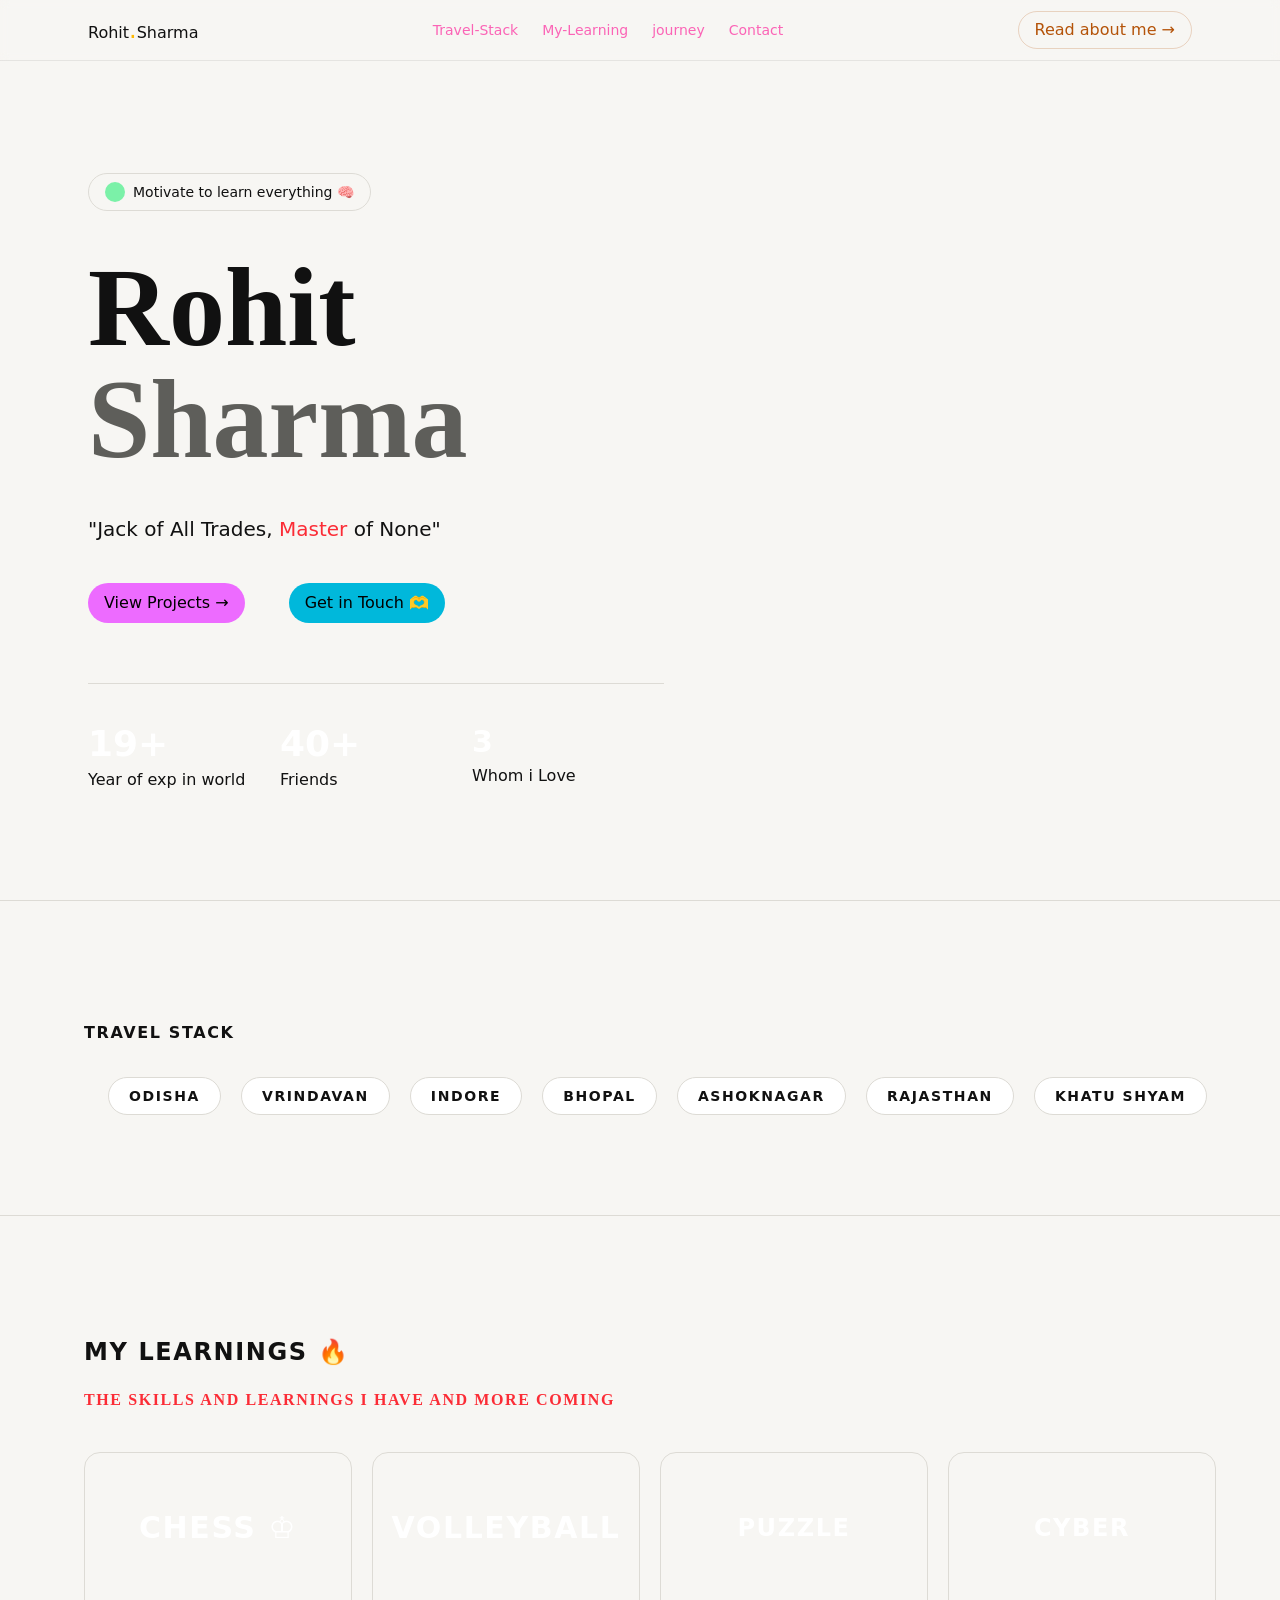
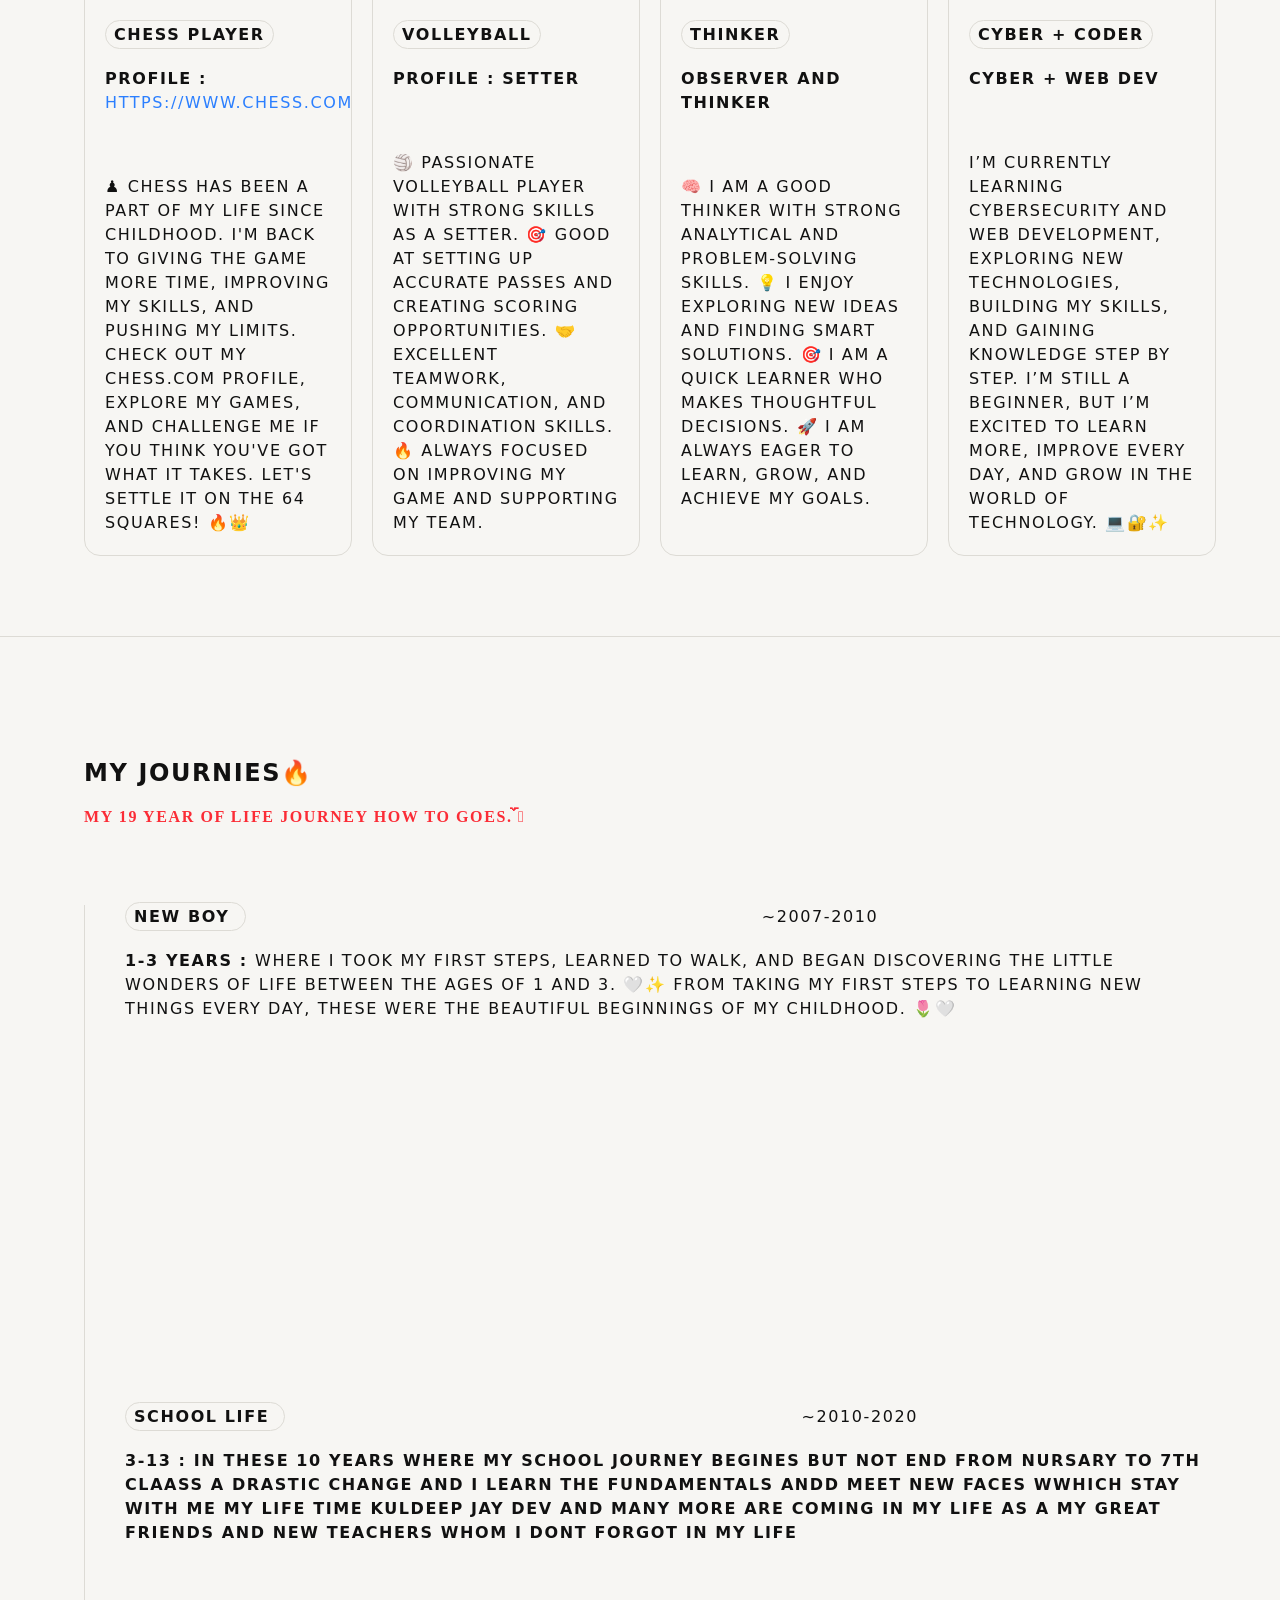
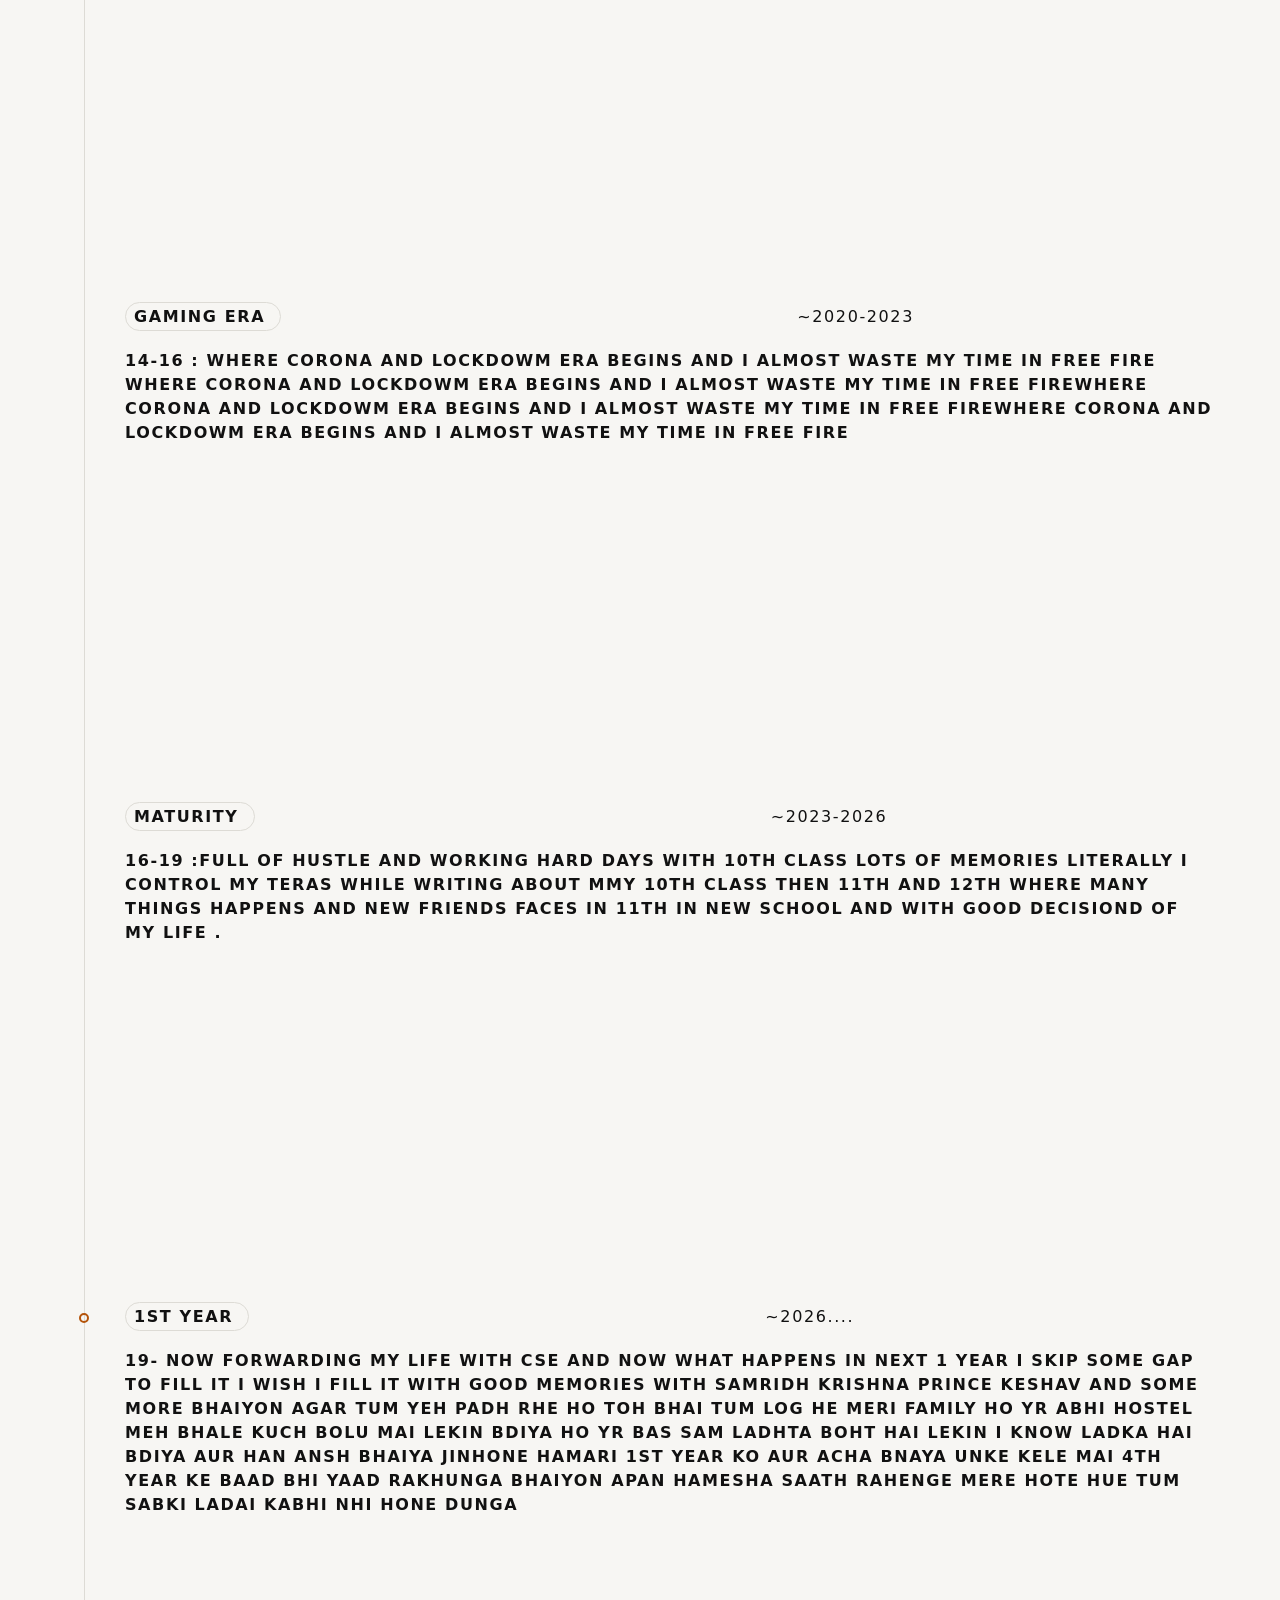
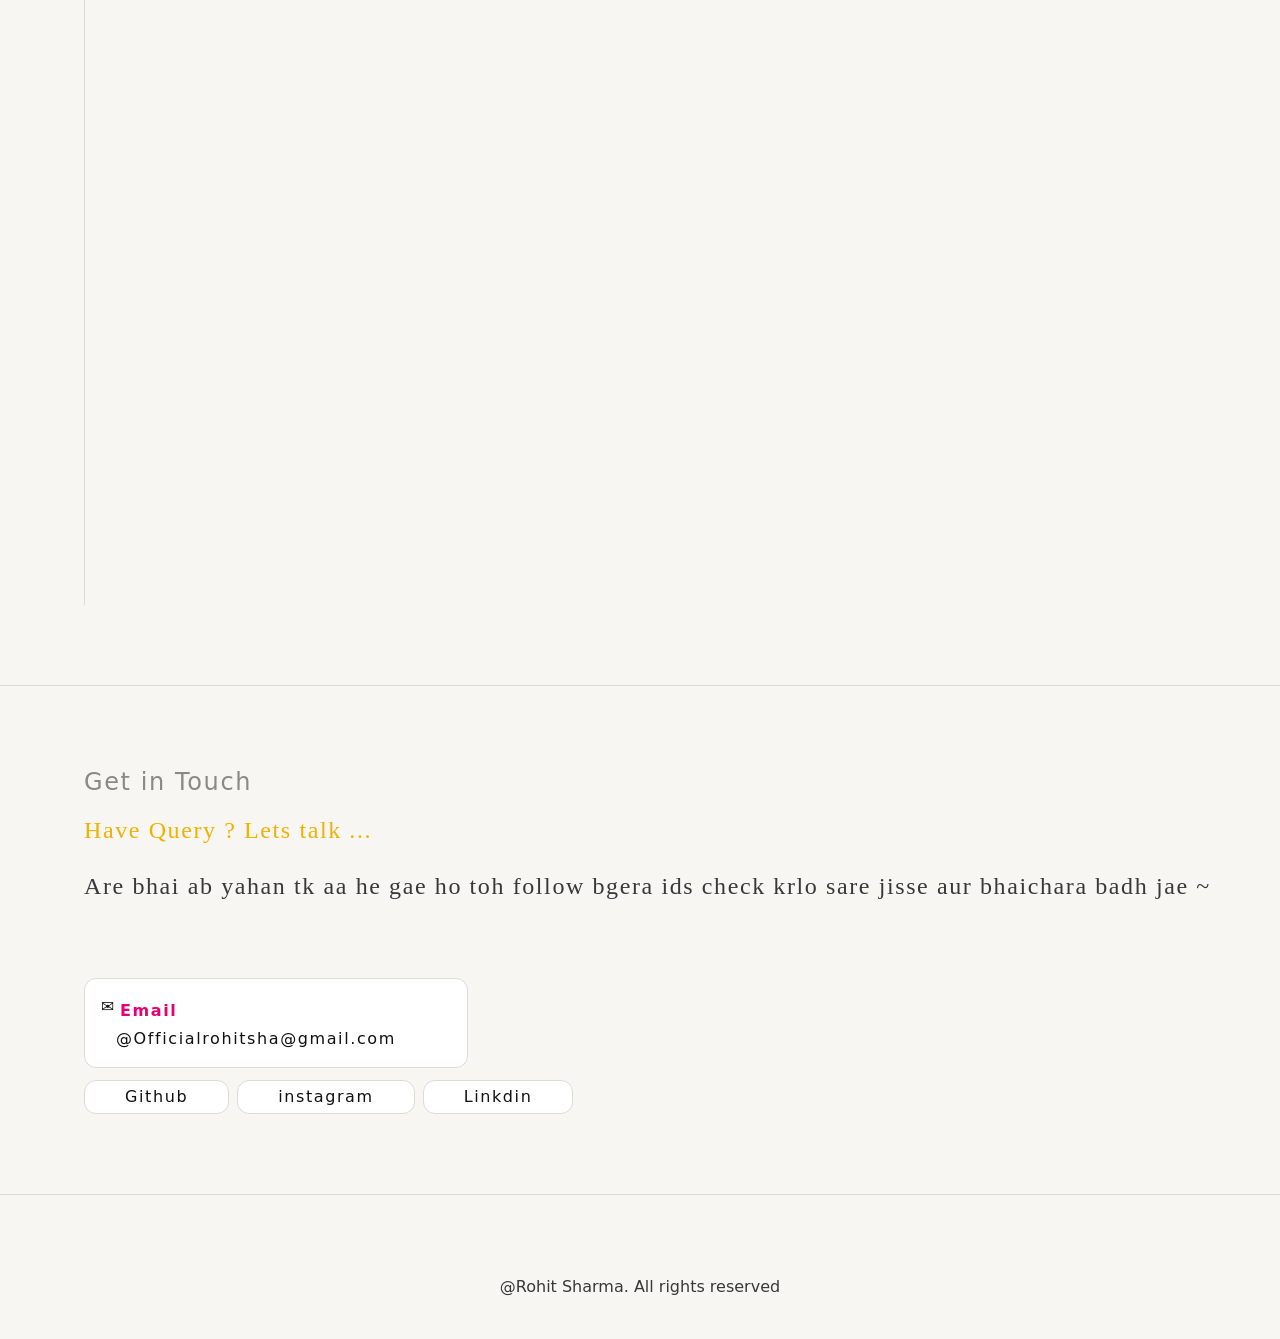
==== commit f80e7014: "Updated website" ====
--- a/index.html
+++ b/index.html
@@ -2,9 +2,9 @@
 <html lang="en">
 
 <meta charset="UTF-8">
-    <meta name="viewport" content="width=device-width, initial-scale=1.0">
-    <title>Document</title>
-    <link rel="stylesheet" href="output.css">
+<meta name="viewport" content="width=device-width, initial-scale=1.0">
+<title>Document</title>
+<link rel="stylesheet" href="output.css">
 </head>
 
 <body>
@@ -15,10 +15,18 @@
             <!-- <img class="h-12 -ml-55 rounded-full w-11 " src="164 kb.jpg" alt=""> -->
 
             <ul class="flex gap-6 text-sm  text-pink-400 ">
-                <a href="#Travel-Stack"><li class="cursor-pointer hover:text-blue-400 transition-all duration-200"> Travel-Stack</li></a>
-                <a href="#learning"><li class="cursor-pointer hover:text-blue-400 transition-all duration-200"> My-Learning</li></a>
-                <a href="#journey"><li class="cursor-pointer hover:text-blue-400 transition-all duration-200">journey</li></a>
-               <a href="#Contact"> <li class="cursor-pointer hover:text-blue-400 transition-all duration-200">Contact</li></a>
+                <a href="#Travel-Stack">
+                    <li class="cursor-pointer hover:text-blue-400 transition-all duration-200"> Travel-Stack</li>
+                </a>
+                <a href="#learning">
+                    <li class="cursor-pointer hover:text-blue-400 transition-all duration-200"> My-Learning</li>
+                </a>
+                <a href="#journey">
+                    <li class="cursor-pointer hover:text-blue-400 transition-all duration-200">journey</li>
+                </a>
+                <a href="#Contact">
+                    <li class="cursor-pointer hover:text-blue-400 transition-all duration-200">Contact</li>
+                </a>
             </ul>
 
             <a href=" "
@@ -69,7 +77,7 @@
                     <p>Friends</p>
                 </div>
                 <div>
-                    <p class="text-3xl text-white font-bold mb-1">4 {M include}</p>
+                    <p class="text-3xl text-white font-bold mb-1">3</p>
                     <p>Whom i Love</p>
                 </div>
 
@@ -262,7 +270,7 @@
                 <div>
                     <div>
                         <div>
-                            <div class="pl-10 mb-5">
+                            <div class="pl-10 mb-">
                                 <h3 class="mb-7 border inline border-(--border) rounded-full px-2 py-1 ">New boy </h3>
                                 <span class="ml-129 font-medium">~2007-2010</span>
                                 <p class="mb-5 mt-5">1-3 years : <span class=" font-light">Where I took my first steps,
@@ -286,7 +294,7 @@
                 <div>
                     <div>
                         <div>
-                            <div class="pl-10 mb-0 -mt-100">
+                            <div class="pl-10  -mt-100">
                                 <h3 class="-mb-16 border inline border-(--border) rounded-full px-2 py-1 ">School life
                                 </h3>
                                 <span class="ml-129 font-medium">~2010-2020</span>
@@ -313,9 +321,8 @@
                 <div>
                     <div>
                         <div>
-                            <div class="pl-10 mb-0 -mt-100">
-                                <h3 class="-mb-16 border inline border-(--border) rounded-full px-2 py-1 "> Making
-                                    memories
+                            <div class="pl-10  -mt-100">
+                                <h3 class="-mb-16 border inline border-(--border) rounded-full px-2 py-1 "> Gaming era
                                 </h3>
                                 <span class="ml-129 font-medium">~2020-2023</span>
                                 <p class="mb-5 mt-5">14-16 : Where corona and lockdowm era begins and i almost waste my
@@ -342,14 +349,13 @@
                     <div>
                         <div>
                             <div class="pl-10 mb-0 -mt-100">
-                                <h3 class="-mb-16 border inline border-(--border) rounded-full px-2 py-1 "> Making
-                                    memories
+                                <h3 class="-mb-16 border inline border-(--border) rounded-full px-2 py-1 "> Maturity
                                 </h3>
-                                <span class="ml-129 font-medium">~2020-2023</span>
-                                <p class="mb-5 mt-5">14-16 : Where corona and lockdowm era begins and i almost waste my
-                                    time in free fire Where corona and lockdowm era begins and i almost waste my time in
-                                    free fireWhere corona and lockdowm era begins and i almost waste my time in free
-                                    fireWhere corona and lockdowm era begins and i almost waste my time in free fire
+                                <span class="ml-129 font-medium">~2023-2026</span>
+                                <p class="mb-5 mt-5">16-19 :Full of hustle and working hard days with 10th class lots of
+                                    memories literally i control my teras while writing about mmy 10th class then 11th
+                                    and 12th where many things happens and new friends faces in 11th in new school and
+                                    with good decisiond of my life .
                                     <span class=" font-light">
                                     </span>
                                 </p>
@@ -371,58 +377,30 @@
                 <div>
                     <div>
                         <div>
-                            <div class="pl-10 mb-0 -mt-100">
-                                <h3 class="-mb-16 border inline border-(--border) rounded-full px-2 py-1 "> Making
-                                    memories
+                            <div class="pl-10 mb-0 -mt-100 -pb-100">
+                                <h3 class="-mb-16 border inline border-(--border) rounded-full px-2 py-1 "> 1st year
                                 </h3>
-                                <span class="ml-129 font-medium">~2020-2023</span>
-                                <p class="mb-5 mt-5">14-16 : Where corona and lockdowm era begins and i almost waste my
-                                    time in free fire Where corona and lockdowm era begins and i almost waste my time in
-                                    free fireWhere corona and lockdowm era begins and i almost waste my time in free
-                                    fireWhere corona and lockdowm era begins and i almost waste my time in free fire
+                                <span class="ml-129 font-medium">~2026....</span>
+                                <p class="mb-5 mt-5">19- now forwarding my life with cse and now what happens in next 1
+                                    year i skip some gap to fill it i wish i fill it with good memories with samridh
+                                    krishna prince keshav and some more bhaiyon agar tum yeh padh rhe ho toh bhai tum
+                                    log he meri family ho yr abhi hostel meh bhale kuch bolu mai lekin bdiya ho yr bas
+                                    sam ladhta boht hai lekin i know ladka hai bdiya aur han ansh bhaiya jinhone hamari
+                                    1st year ko aur acha bnaya unke kele mai 4th year ke baad bhi yaad rakhunga bhaiyon
+                                    apan hamesha saath rahenge mere hote hue tum sabki ladai kabhi nhi hone dunga
                                     <span class=" font-light">
                                     </span>
                                 </p>
                             </div>
-                            <p class="m-5 font-extralight"> </p>
-                        </div>
-                    </div>
-                </div>
-
-            </div>
-
-
-
-            <div class=" border- border-(--border) h-screen">
-                <div class="relative">
-                    <div class=" -left-1.5 top-2  absolute border-2 rounded-full h-2.5 w-2.5 border-(--accent)"></div>
-                </div>
-
-                <div>
-                    <div>
-                        <div>
-                            <div class="pl-10 mb-0 -mt-100">
-                                <h3 class="-mb-16 border inline border-(--border) rounded-full px-2 py-1 "> Making
-                                    memories
-                                </h3>
-                                <span class="ml-129 font-medium">~2020-2023</span>
-                                <p class="mb-5 mt-5">14-16 : Where corona and lockdowm era begins and i almost waste my
-                                    time in free fire Where corona and lockdowm era begins and i almost waste my time in
-                                    free fireWhere corona and lockdowm era begins and i almost waste my time in free
-                                    fireWhere corona and lockdowm era begins and i almost waste my time in free fire
-                                    <span class=" font-light">
-                                    </span>
-                                </p>
-                            </div>
-                            <p class="m-5 font-extralight"> </p>
-                        </div>
-                    </div>
-                </div>
-
-            </div>
-            </article>
-
-        </div>
+                            <p class="m- font-extralight"> </p>
+                        </div>
+                    </div>
+                </div>
+
+
+                </article>
+
+            </div>
 
         </div>
 
@@ -443,7 +421,8 @@
             </div>
 
             <div class="max-w-sm">
-                <a href="mailto:officialrohitsha@gmaail.com" class="flex border border-(--border) rounded-xl bg-(--surface-solid) p-4">
+                <a href="mailto:officialrohitsha@gmaail.com"
+                    class="flex border border-(--border) rounded-xl bg-(--surface-solid) p-4">
                     ✉
                     <div class="flex-1">
                         <p class="p-1 font-bold text-1xl text-pink-600 "> Email</p>
@@ -451,10 +430,15 @@
                     </div>
                 </a>
                 <div class="flex gap-2">
-                    <p class="mt-3 border border-(--border) px-2 py-1  font-light rounded-xl  pr-10 pl-10 text-(--text-1) bg-(--surface-solid)">
-                        Github</p>
-                    <p class="mt-3 border border-(--border) px-2 py-1 rounded-xl pr-10 pl-10 text-(--text-1) bg-(--surface-solid)">Instagram</p>
-                    <p class="mt-3 border border-(--border) px-2 py-1 rounded-xl pr-10 pl-10 text-(--text-1) bg-(--surface-solid)">Linkdin</p>
+                    <p
+                        class="mt-3 border border-(--border) px-2 py-1 rounded-xl pr-10 pl-10 text-(--text-1) bg-(--surface-solid)">
+                        <a href="https://github.com/ethicalrohitsha">Github</a></p>
+                    <p
+                        class="mt-3 border border-(--border) px-2 py-1 rounded-xl pr-10 pl-10 text-(--text-1) bg-(--surface-solid)">
+                        <a href="https://www.instagram.com/rohitsha____/?hl=en">instagram</a></p>
+                    <p
+                        class="mt-3 border border-(--border) px-2 py-1 rounded-xl pr-10 pl-10 text-(--text-1) bg-(--surface-solid)">
+                        <a href="https://github.com/ethicalrohitsha">Linkdin</a></p>
                 </div>
             </div>
         </div>
@@ -464,9 +448,9 @@
     <footer>
         <section class="border-t border-(--border) pt-0">
 
-           <div class="m-10 text-(--text-2) pt-10 flex justify-center">
-             @Rohit Sharma. All rights reserved
-           </div>
+            <div class="m-10 text-(--text-2) pt-10 flex justify-center">
+                @Rohit Sharma. All rights reserved
+            </div>
         </section>
     </footer>
 
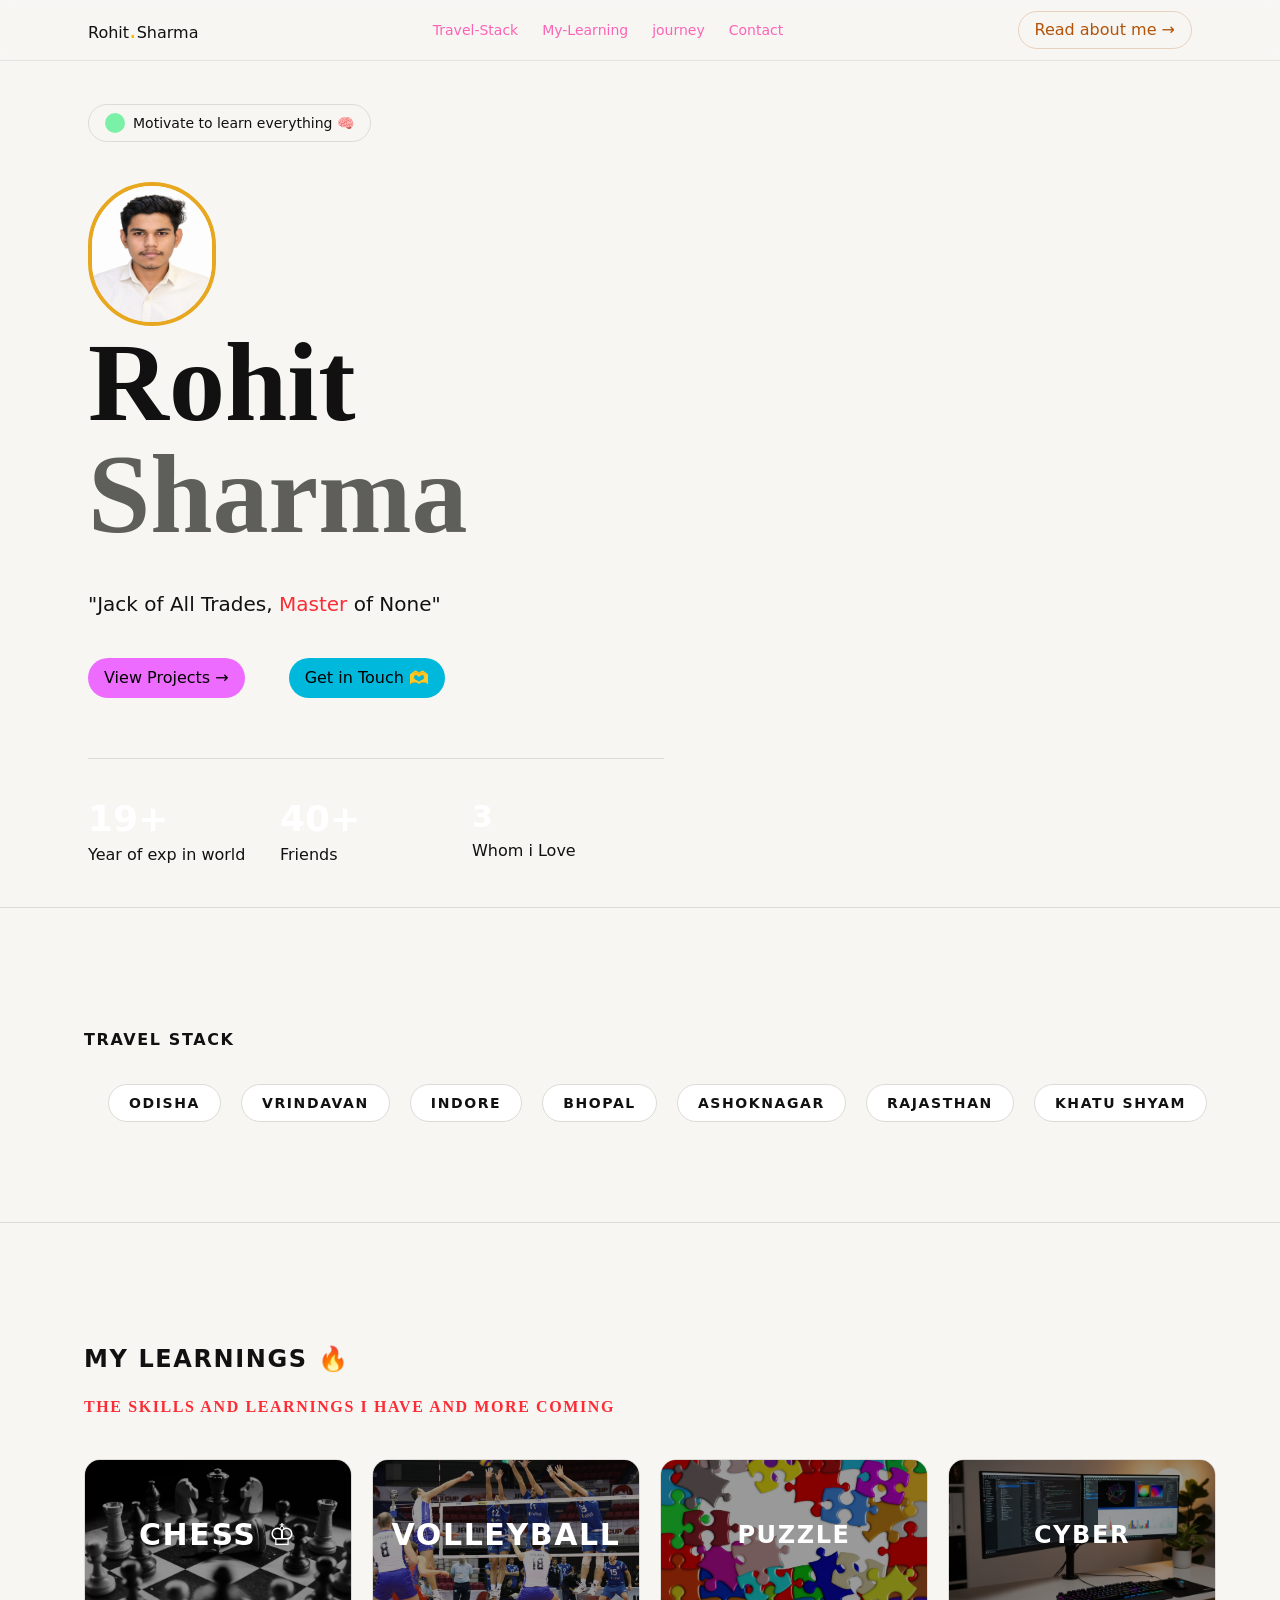
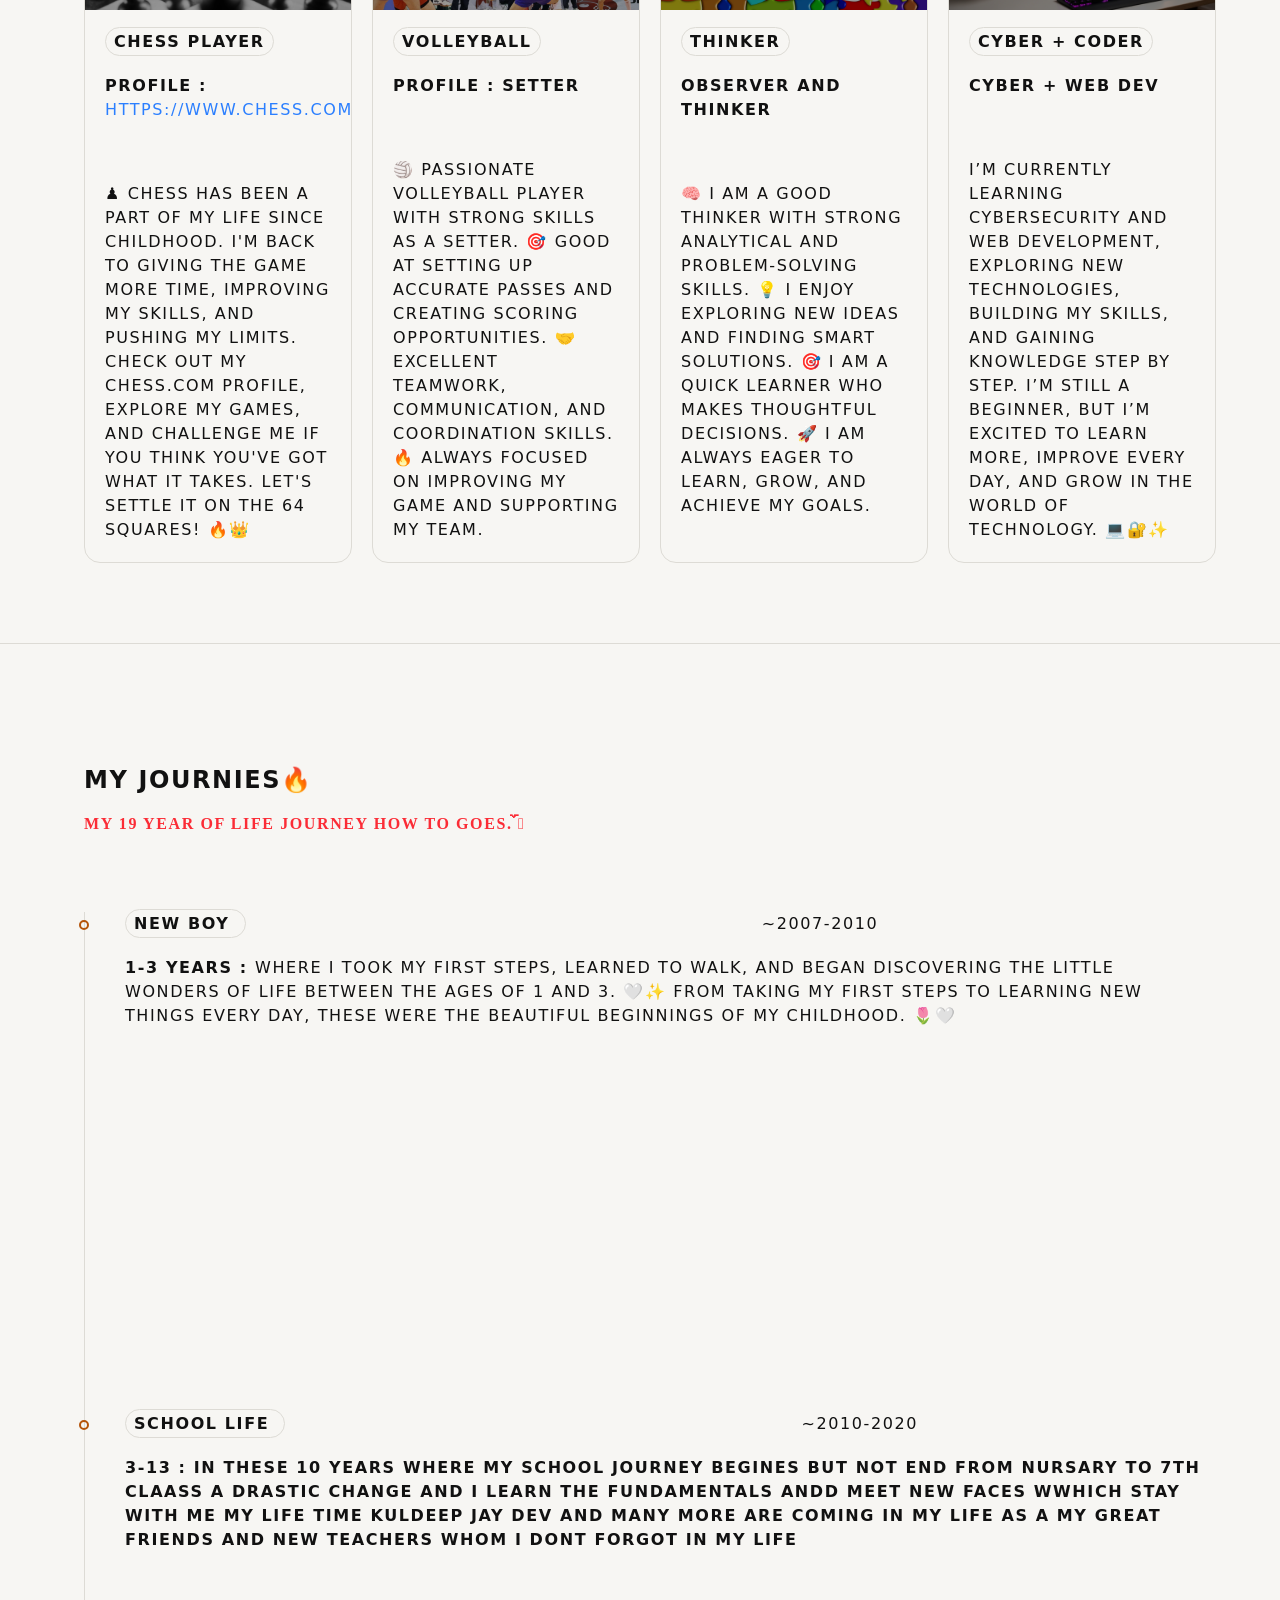
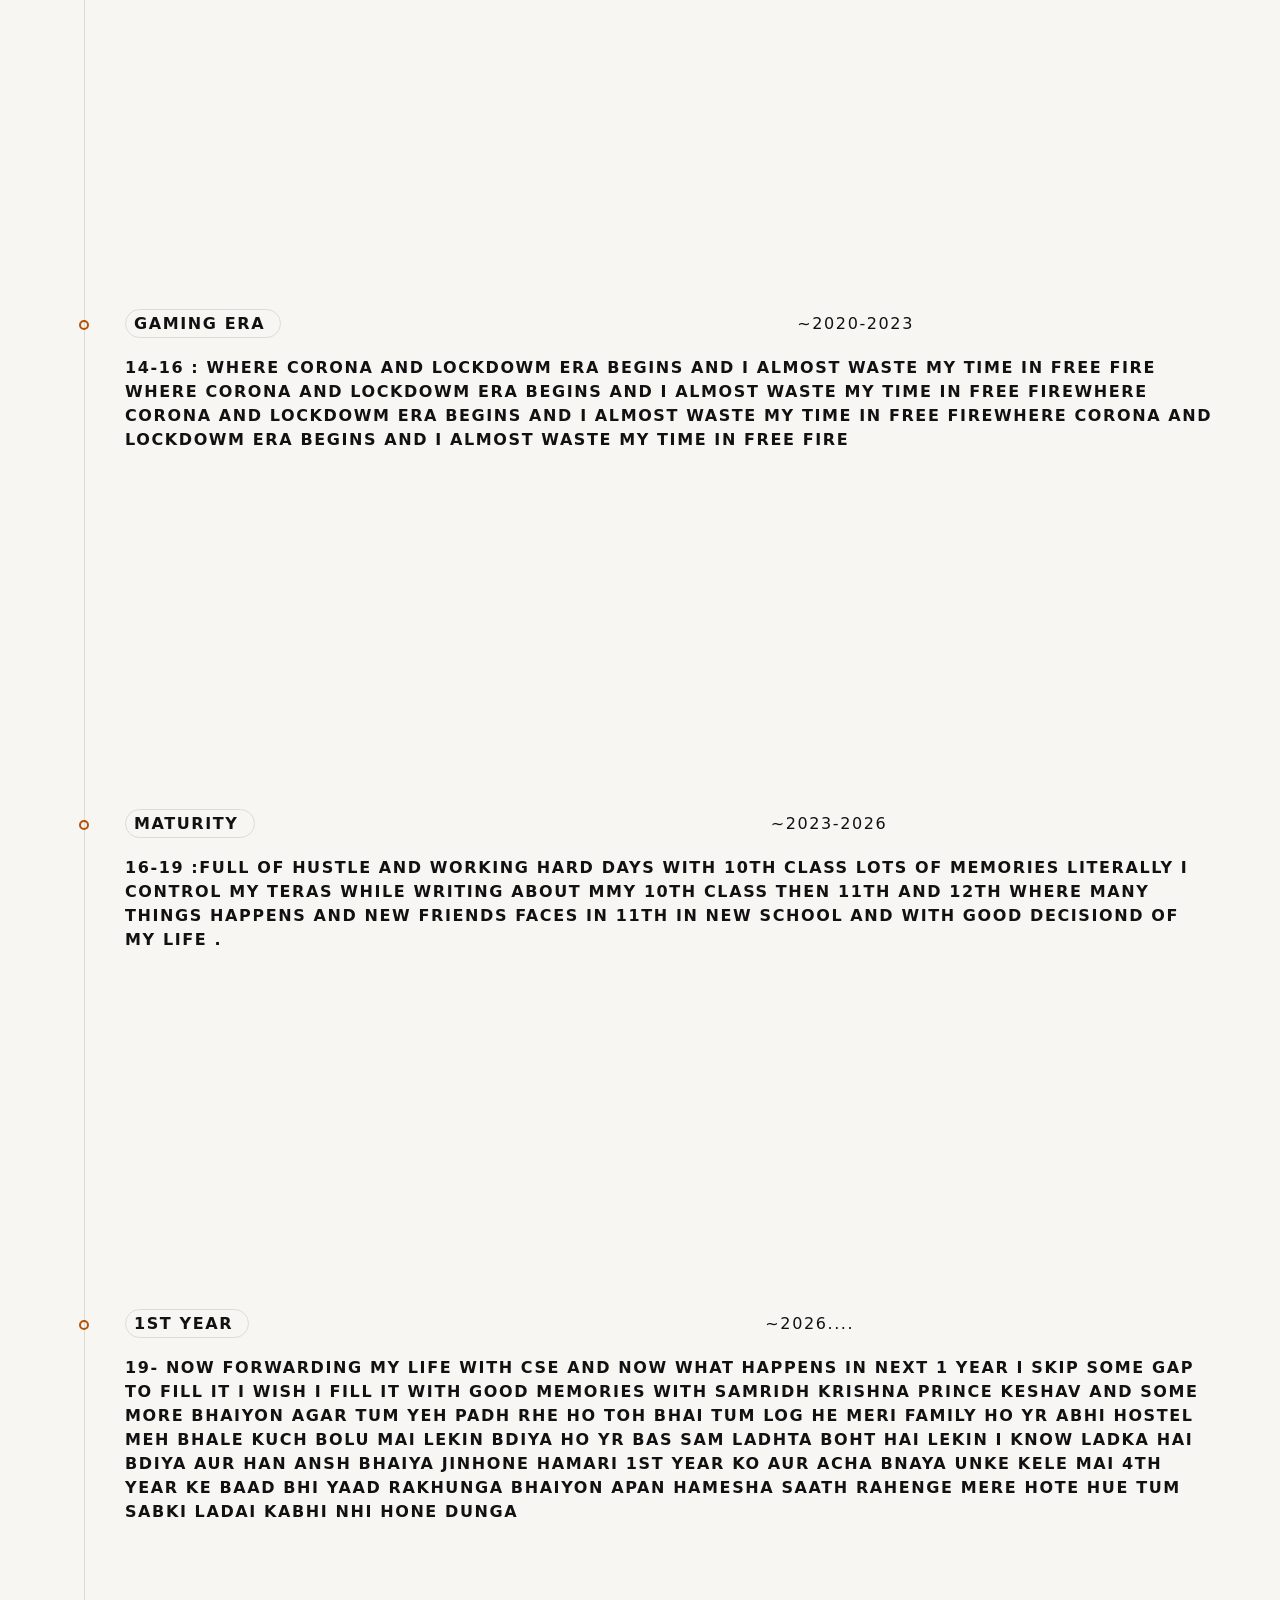
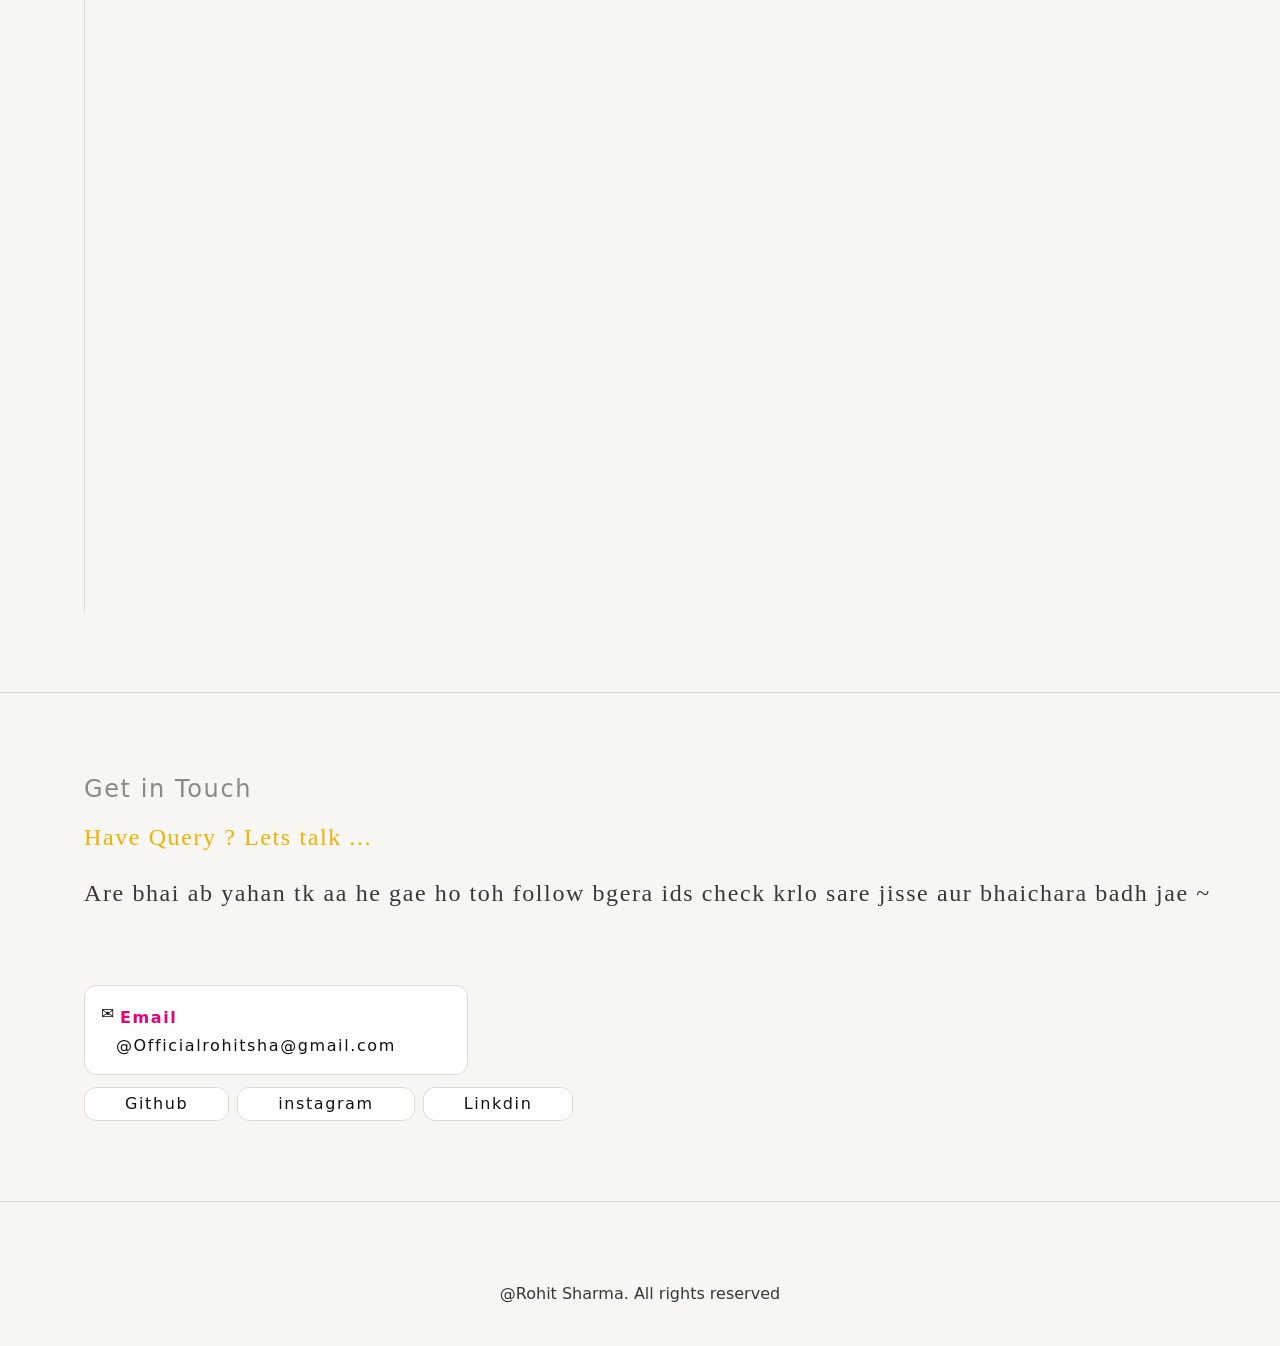
==== commit c8edb84e: "Photo add" ====
--- a/index.html
+++ b/index.html
@@ -38,6 +38,8 @@
 
     </header>
 
+    
+
     <section class="min-h-screen pt-16 flex justify-center items-center">
         <div class="max-w-6xl mx-auto px-6   w-full">
 
@@ -45,12 +47,16 @@
                 class=" inline-flex flex items-center gap-2 border border-(--border) px-4 py-2 rounded-full text-sm mb-10 mt-10 animate-fade-in-up">
                 <span class="inline-block h-5 w-5 bg-green-300 rounded-full animate-pulse  "></span>
                 <p>Motivate to learn everything 🧠</p>
-
-
-            </div>
+            </div>
+
+
+            <img id="rohit" src="898kb.jpeg" alt="">
+
+
             <h1 class="font-serif text-6xl md:text-8xl lg:text-[7rem] font-bold mb-10 animate-fade-in-up-1 ">
                 <p>Rohit</p>
                 <p class=" text-(--text-3)">Sharma </p>
+                
             </h1>
 
             <p class=" text-xl font-medium mb-10 animate-fade-in-up-2">"Jack of All Trades, <span
@@ -432,13 +438,16 @@
                 <div class="flex gap-2">
                     <p
                         class="mt-3 border border-(--border) px-2 py-1 rounded-xl pr-10 pl-10 text-(--text-1) bg-(--surface-solid)">
-                        <a href="https://github.com/ethicalrohitsha">Github</a></p>
+                        <a href="https://github.com/ethicalrohitsha">Github</a>
+                    </p>
                     <p
                         class="mt-3 border border-(--border) px-2 py-1 rounded-xl pr-10 pl-10 text-(--text-1) bg-(--surface-solid)">
-                        <a href="https://www.instagram.com/rohitsha____/?hl=en">instagram</a></p>
+                        <a href="https://www.instagram.com/rohitsha____/?hl=en">instagram</a>
+                    </p>
                     <p
                         class="mt-3 border border-(--border) px-2 py-1 rounded-xl pr-10 pl-10 text-(--text-1) bg-(--surface-solid)">
-                        <a href="https://github.com/ethicalrohitsha">Linkdin</a></p>
+                        <a href="https://github.com/ethicalrohitsha">Linkdin</a>
+                    </p>
                 </div>
             </div>
         </div>
--- a/output.css
+++ b/output.css
@@ -165,6 +165,17 @@
     display: block;
     vertical-align: middle;
   }
+
+#rohit{
+  height: 9em;
+  width: 8em;
+  border-radius: 90px;
+ border: 4px solid rgb(231, 167, 30);
+  padding-left: 45em;
+  padding: 0;
+}
+
+
   img, video {
     max-width: 100%;
     height: auto;
